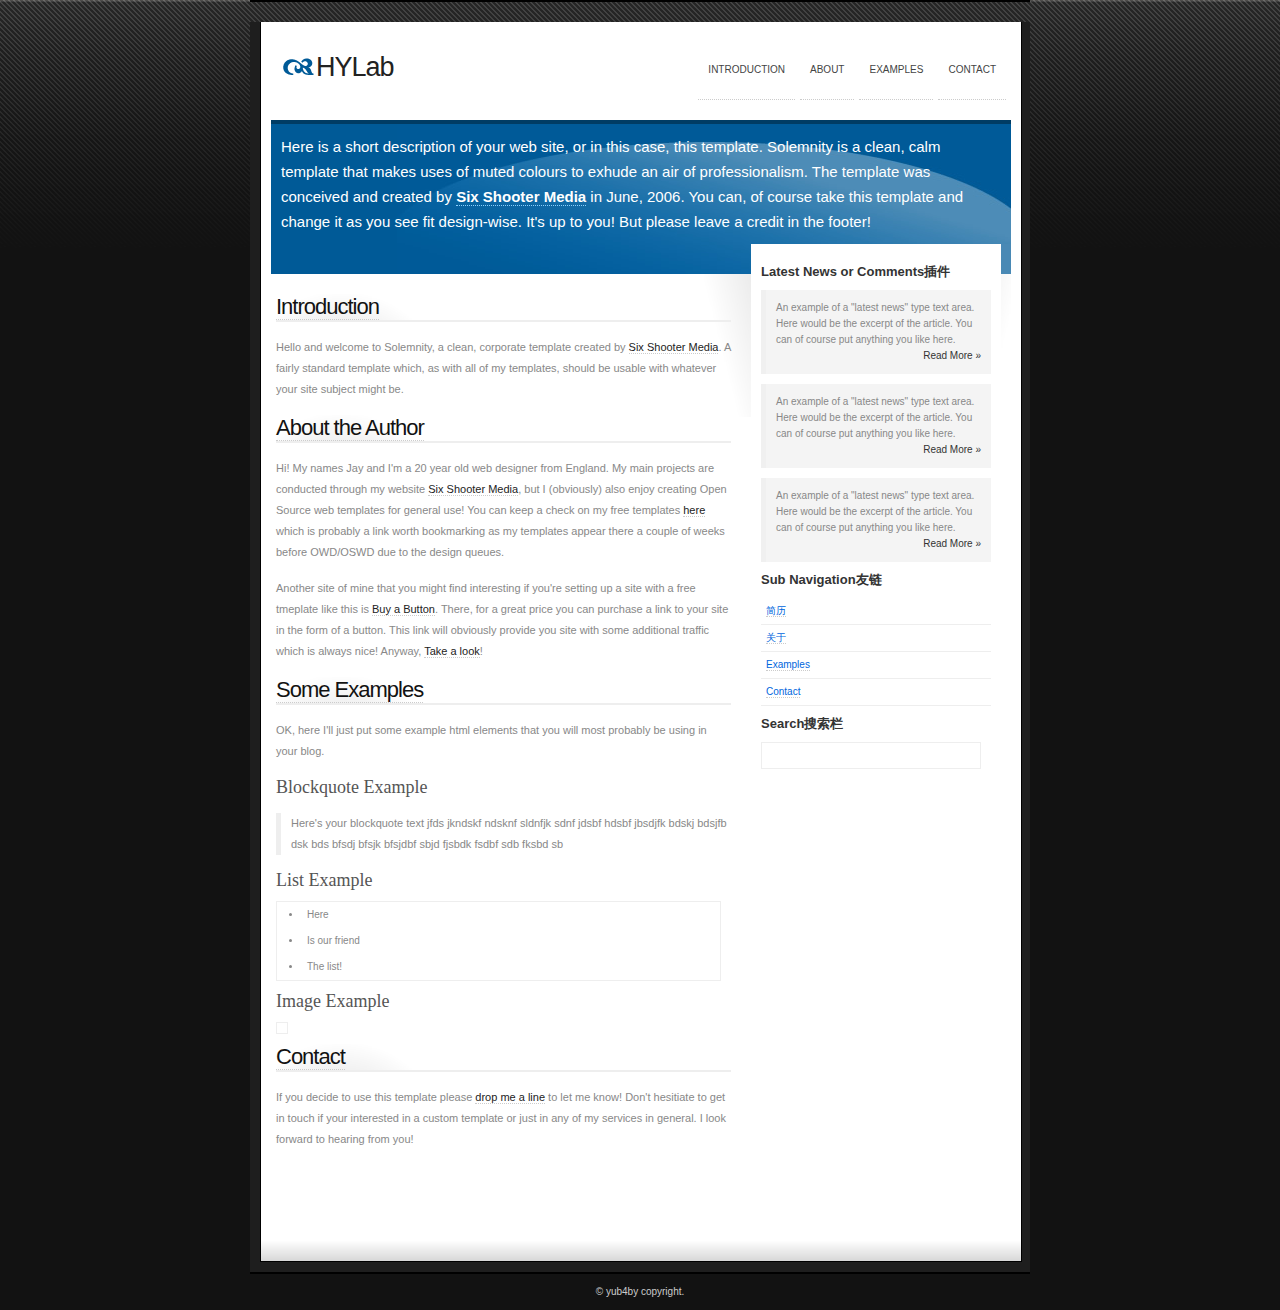
==== index.html @ 62b4f7b5 "Update index.html" ====
<html>
	
	
	
	
		<head>
				<title>HYLab</title>
				<meta http-equiv="content-type" content="text/html; charset=utf-8" />
				<link rel="stylesheet" href="css/1.css" type="text/css" media="screen,projection" />
		</head>
	 
	 
	 
	 
		<body>	
				<div id="footer"></div>
				<div id="wrapper1">
						<div id="wrapper2">
								
								<!--1、logo+菜单-->
								<div id="header">
										<h1><a href="#">HYLab</a></h1>
										<!--<p><script charset="Shift_JIS" src="http://chabudai.sakura.ne.jp/blogparts/honehoneclock/honehone_clock_tr.js"></script></p>-->
										<ul id="nav">
												<li><a href="#intro">Introduction</a></li>
												<li><a href="#about">About</a></li>
												<li><a href="#examples">Examples</a></li>
												<li><a href="#contact">Contact</a></li>
										</ul>
								</div>
								
								<!--2、主体-->
								<div id="container">
								
								
										<!--2.1 蓝色背景部分-->
										<p class="description">
												Here is a short description of your web site, or in this case, this template. Solemnity is a clean, calm template that makes uses of muted colours to exhude an air of professionalism. The template was conceived and created by <a href="http://www.sixshootermedia.com">Six Shooter Media</a> in June, 2006. You can, of course take this template and change it as you see fit design-wise. It's up to you! But please leave a credit in the footer!
										</p>
										
										
										<!--2.2 右侧竖栏部分-->
										<div id="sidebar">
										
												<h2>Latest News or Comments插件</h2>
														<p class="news">
															An example of a "latest news" type text area. Here would be the excerpt of the article. You can of course put anything you like here.
															<a href="#" class="more">Read More »</a>
														</p>
														<p class="news">
															An example of a "latest news" type text area. Here would be the excerpt of the article. You can of course put anything you like here.
															<a href="#" class="more">Read More »</a>
														</p>
														<p class="news">
															An example of a "latest news" type text area. Here would be the excerpt of the article. You can of course put anything you like here.
															<a href="#" class="more">Read More »</a>
														</p>
												
												<h2>Sub Navigation友链</h2>
														<ul>
																<li><a href="test.pdf" target="_blank">简历<a></li>
																<li><a href="images">关于</a></li>
																<li><a href="#examples">Examples</a></li>
																<li><a href="#contact">Contact</a></li>
														</ul>
												
												<h2>Search搜索栏</h2>
														<input name="" type="text" />
										
										</div>
										
										
										<!--2.3 左侧内容部分-->
										<div id="content">
											
												<!--content#1-->
												<h2><a href="#" id="intro">Introduction</a></h2>
														<p>
																Hello and welcome to Solemnity, a clean, corporate template created by <a href="http://www,sixshootermedia.com">Six Shooter Media</a>. A fairly standard template which, as with all of my templates, should be usable with whatever your site subject might be.
														</p>
												
												<!--content#2-->
												<h2><a href="#" id="about">About the Author</a></h2>
														<p>
																Hi! My names Jay and I'm a 20 year old web designer from England. My main projects are conducted through my website <a href="http://www.sixshootermedia.com">Six Shooter Media</a>, but I (obviously) also enjoy creating Open Source web templates for general use! You can keep a check on my free templates <a href="http://www.sixshootermedia.com/free-templates/">here</a> which is probably a link worth bookmarking as my templates appear there a couple of weeks before OWD/OSWD due to the design queues.	
														</p>	
														<p>
																Another site of mine that you might find interesting if you're setting up a site with a free tmeplate like this is <a href="http://www.buyabutton.net">Buy a Button</a>. There, for a great price you can purchase a link to your site in the form of a button. This link will obviously provide you site with some additional traffic which is always nice! Anyway, <a href="http://www.buyabutton.net">Take a look</a>!
														</p>
								
												<!--content#3-->
												<h2><a href="#" id="examples">Some Examples</a></h2>
														<p>
															OK, here I'll just put some example html elements that you will most probably be using in your blog.
														</p>
														<h3>Blockquote Example</h3>	
																<blockquote>		
																		<p>
																							
																				Here's your blockquote text jfds jkndskf ndsknf sldnfjk sdnf jdsbf hdsbf jbsdjfk bdskj bdsjfb dsk bds bfsdj bfsjk bfsjdbf sbjd fjsbdk fsdbf sdb fksbd sb
																							
																		</p>		
																</blockquote>
														<h3>List Example</h3>	
																<ul>
																		<li>Here</li>
																		<li>Is our friend</li>
																		<li>The list!</li>		
																</ul>
														<h3>Image Example</h3>
																<img src="http://www.sixshootermedia.com/ssm2/wp-content/themes/Six%20Shooter%20Media/images/logo.jpg" alt="" />	
												
												<!--content#4-->
												<h2><a href="#" id="contact">Contact</a></h2>
														<p>
															If you decide to use this template please <a href="mailto:james%28at%29jameskoster.co.uk">drop me a line</a> to let me know! Don't hesitiate to get in touch if your interested in a custom template or just in any of my services in general. I look forward to hearing from you!
														</p>
														<iframe frameborder="no" border="0" marginwidth="0" marginheight="0" width=330 height=86 src="//music.163.com/outchain/player?type=2&id=1433338551&auto=1&height=66"></iframe>
										
										</div>
								
							
						  	</div><!--container-->
						
						</div><!--wrapper2-->
				</div><!--wrapper1-->
				<div id="footer">		
					<p>© yub4by copyright.</p>		
				</div>
		</body>




</html>
---- css/1.css ----
body {
	font: 62.5%/1.6em "Lucida Grande", "Lucida Sans Unicode", verdana, geneva, sans-serif;
	color:#888;
	margin:0;
	background:url(../images/pages/body.jpg) top repeat-x #121212;
	background-attachment:fixed;
}

* {
	margin:0;
	padding:0;
}

#wrapper1 {
	background:#1e1e1e;
	padding:0 10px 10px 10px;
	width:760px;
	margin:0 auto;
}

#wrapper2 {
	width:740px;
	background:url(../images/pages/wrapper2.jpg) bottom repeat-x #fff;
	border-left:1px solid #000;
	border-right:1px solid #000;
	border-bottom:1px solid #000;
	padding:0 10px 10px 10px;
}

#nav {
	float:right;
	border:none;
	padding:0;
	margin:0;
}

#nav li {
	float:left;
	list-style:none;
	margin:0 4px 0 0;
	padding:0;
}

#nav li a {
	display:block;
	padding:40px 10px 21px 10px;
	background:#fff;
	color:#444;
	text-decoration:none;
	text-transform:uppercase;
	margin:0 1px 0 0;
	
	
}
#nav li a:hover {
	background:url(../images/pages/nav_a_hover.jpg) top center no-repeat #fff;
	
	color:#000;
	
}

#header h1 {
	font:2.7em Arial;
	letter-spacing:-1px;
	color:#222;
	float:left;
	padding:30px 20px 14px 45px;

	background:url(../images/pages/h1.gif) left bottom no-repeat;
}
#header h1 a {
	color:#222;
	text-decoration:none;
	border:none;
}
#header h1 a:hover {
	color:#000;
}
#header h1 span {
	font-size:.8em;
	color:#ccc;
	text-transform:uppercase;
}

#container {
	clear:both;
	padding:20px 0 0 0;
}

p.description {
	background:url(../images/pages/description.jpg) right bottom no-repeat #005A97;
	padding:10px 10px 40px 10px;
	color:#fff;
	font-size:1.5em;
	line-height:25px;
	border-top:4px solid #003C64;
}
p.description a {
	color:#fff;
	text-decoration:none;
	font-weight:bold;
	border-bottom:1px dotted #8CD1FF;
}
p.description a:hover {
	border-bottom:1px solid #8CD1FF;
}

#sidebar {	
	width:230px;
	float:right;
	background:url(../images/pages/sidebar.jpg) top right no-repeat #fff;
	padding:10px 20px 10px 10px;
	margin:-30px 0 0 0;
}

#content {
	margin:0 260px 0 5px;
	padding:10px 20px 0 0;
	background:url(../images/pages/content.jpg) top right no-repeat;
}

#content h2 {
	font:2.2em Arial;
	color:#121212;
	letter-spacing:-1px;
	margin:10px 0;
	border-bottom:2px solid #eee;
	background:url(../images/pages/h2.jpg) bottom left no-repeat;
	clear:left;
}
#content h2 a {
	color:#121212;
	text-decoration:none;
}
#content p {
	margin:15px 0;
	font-size:110%;
	line-height:21px;
}
ol.subnav {
	margin:-10px 0 0 -5px;
	padding:0;
}
ol.subnav li {
	float:left;
	list-style:none;
	margin:0;
	padding:0;
}
ol.subnav a {
	font-weight:bold;
	color:#555;
	border-top:2px solid #fff;
	display:block;
	padding:5px;
	text-decoration:none;
	margin:0 5px 0 0;
	border-bottom:none;
}
ol.subnav a:hover {
	border-top:2px solid #005A97;
	color:#121212;
	border-bottom:none;
}

#sidebar h2 {
	color:#333;
	margin:10px 0;
	font-size:1.3em;
}

p.news {
	background:#f4f4f4;
	padding:10px;
	margin:0 0 10px 0;
	border-left:5px solid #f0f0f0;
}

p.news a.more {
	display:block;
	color:#333;
	text-decoration:none;
	text-align:right;
	border:none;
}

#sidebar ul {
	list-style:none;
	border-top:1px solid #eee;
	border:none;
	padding:0;
	margin:0;
}
#sidebar ul li {
	border-bottom:1px solid #eee;
	padding:5px;
	margin:0;
}
#sidebar ul li a {
	color:#0066dd;
	text-decoration:none;
}
#sidebar ul li a:hover {
	color:#0033aa;
}

input {
	padding:5px;
	border:1px solid #eee;
	color:#555;
	width:220px;
}

#content h3 {
	font:1.8em Trebuchet MS;
	color:#555;
	margin:10px 0;
}
blockquote {
	padding:0 0 0 10px;
	border-left:5px solid #eee;
}

ul {	
	margin:10px 10px 10px 0;
	padding:0 0 0 15px;
	border:1px solid #eee;
}
li {
	margin:0 0 0 10px;
	padding:5px;
}
#content img {
	padding:5px;
	border:1px solid #eee;
}
 a {
	color:#222;
	border-bottom:1px dotted #ccc;
	text-decoration:none;
}
 a:hover {
	border-bottom:1px solid #ccc;
}
#footer {
	text-align:center;
	border-top:2px solid #000;
	padding:10px;
	margin:30px 0 0 0;
	color:#ccc;
	width:760px;
	margin:0 auto;
}
#footer a {
	color:#eee;
}
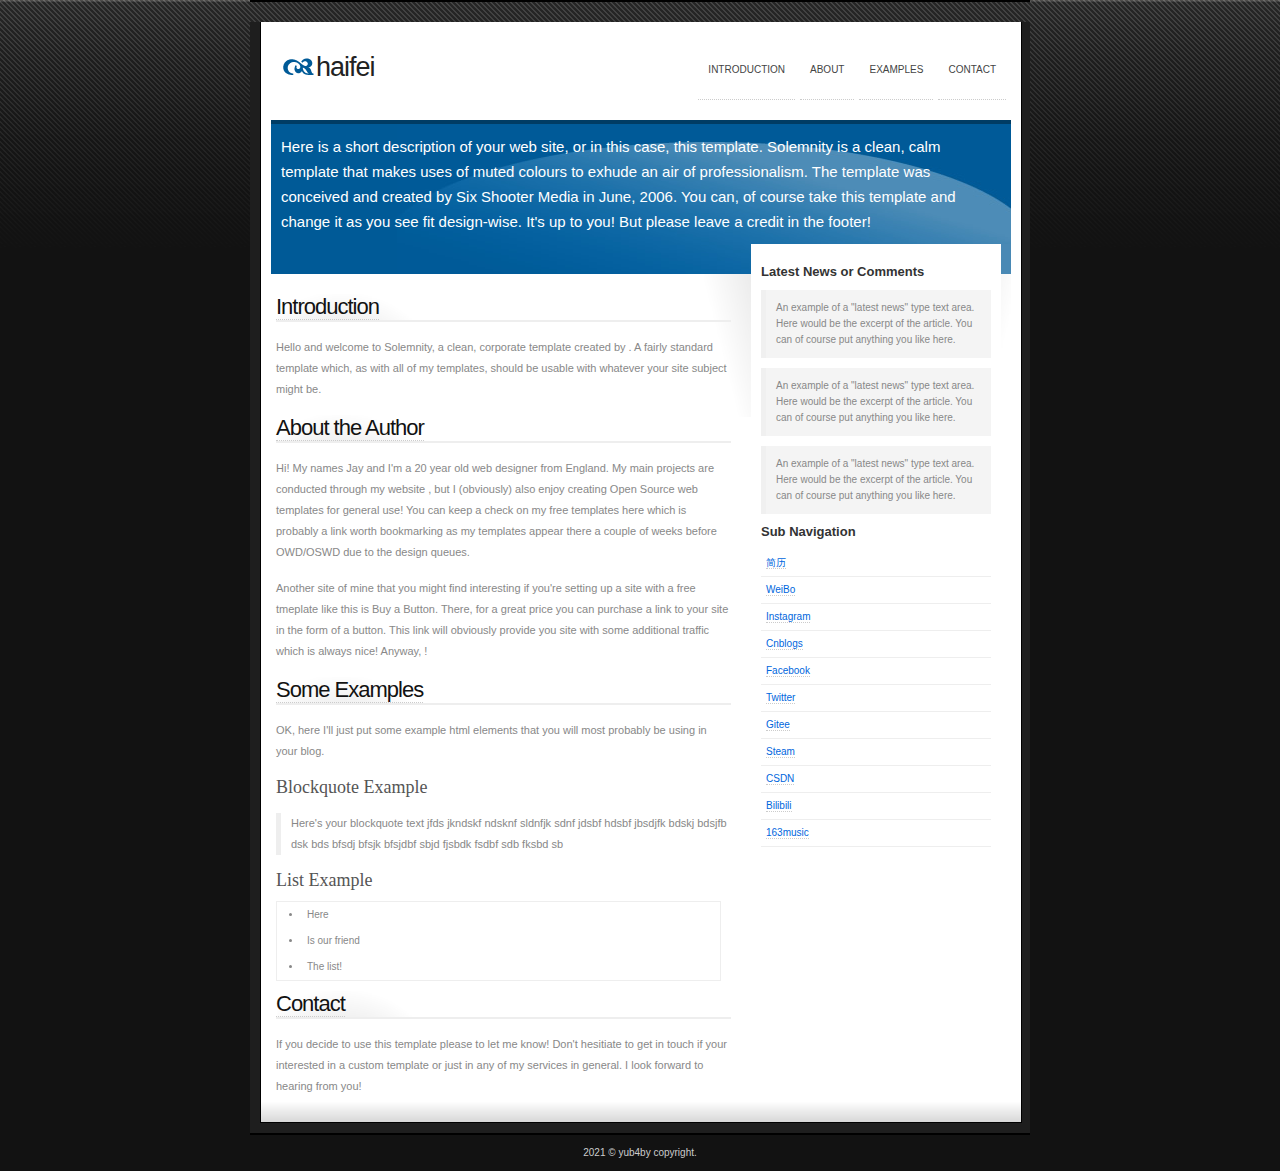
==== commit 4aaddeb7: "Add files via upload" ====
--- a/index.html
+++ b/index.html
@@ -1,135 +1,132 @@
-<html>
-	
-	
-	
-	
-		<head>
-				<title>HYLab</title>
-				<meta http-equiv="content-type" content="text/html; charset=utf-8" />
-				<link rel="stylesheet" href="css/1.css" type="text/css" media="screen,projection" />
-		</head>
-	 
-	 
-	 
-	 
-		<body>	
-				<div id="footer"></div>
-				<div id="wrapper1">
-						<div id="wrapper2">
-								
-								<!--1、logo+菜单-->
-								<div id="header">
-										<h1><a href="#">HYLab</a></h1>
-										<!--<p><script charset="Shift_JIS" src="http://chabudai.sakura.ne.jp/blogparts/honehoneclock/honehone_clock_tr.js"></script></p>-->
-										<ul id="nav">
-												<li><a href="#intro">Introduction</a></li>
-												<li><a href="#about">About</a></li>
-												<li><a href="#examples">Examples</a></li>
-												<li><a href="#contact">Contact</a></li>
-										</ul>
-								</div>
-								
-								<!--2、主体-->
-								<div id="container">
-								
-								
-										<!--2.1 蓝色背景部分-->
-										<p class="description">
-												Here is a short description of your web site, or in this case, this template. Solemnity is a clean, calm template that makes uses of muted colours to exhude an air of professionalism. The template was conceived and created by <a href="http://www.sixshootermedia.com">Six Shooter Media</a> in June, 2006. You can, of course take this template and change it as you see fit design-wise. It's up to you! But please leave a credit in the footer!
-										</p>
-										
-										
-										<!--2.2 右侧竖栏部分-->
-										<div id="sidebar">
-										
-												<h2>Latest News or Comments插件</h2>
-														<p class="news">
-															An example of a "latest news" type text area. Here would be the excerpt of the article. You can of course put anything you like here.
-															<a href="#" class="more">Read More »</a>
-														</p>
-														<p class="news">
-															An example of a "latest news" type text area. Here would be the excerpt of the article. You can of course put anything you like here.
-															<a href="#" class="more">Read More »</a>
-														</p>
-														<p class="news">
-															An example of a "latest news" type text area. Here would be the excerpt of the article. You can of course put anything you like here.
-															<a href="#" class="more">Read More »</a>
-														</p>
-												
-												<h2>Sub Navigation友链</h2>
-														<ul>
-																<li><a href="test.pdf" target="_blank">简历<a></li>
-																<li><a href="images">关于</a></li>
-																<li><a href="#examples">Examples</a></li>
-																<li><a href="#contact">Contact</a></li>
-														</ul>
-												
-												<h2>Search搜索栏</h2>
-														<input name="" type="text" />
-										
-										</div>
-										
-										
-										<!--2.3 左侧内容部分-->
-										<div id="content">
-											
-												<!--content#1-->
-												<h2><a href="#" id="intro">Introduction</a></h2>
-														<p>
-																Hello and welcome to Solemnity, a clean, corporate template created by <a href="http://www,sixshootermedia.com">Six Shooter Media</a>. A fairly standard template which, as with all of my templates, should be usable with whatever your site subject might be.
-														</p>
-												
-												<!--content#2-->
-												<h2><a href="#" id="about">About the Author</a></h2>
-														<p>
-																Hi! My names Jay and I'm a 20 year old web designer from England. My main projects are conducted through my website <a href="http://www.sixshootermedia.com">Six Shooter Media</a>, but I (obviously) also enjoy creating Open Source web templates for general use! You can keep a check on my free templates <a href="http://www.sixshootermedia.com/free-templates/">here</a> which is probably a link worth bookmarking as my templates appear there a couple of weeks before OWD/OSWD due to the design queues.	
-														</p>	
-														<p>
-																Another site of mine that you might find interesting if you're setting up a site with a free tmeplate like this is <a href="http://www.buyabutton.net">Buy a Button</a>. There, for a great price you can purchase a link to your site in the form of a button. This link will obviously provide you site with some additional traffic which is always nice! Anyway, <a href="http://www.buyabutton.net">Take a look</a>!
-														</p>
-								
-												<!--content#3-->
-												<h2><a href="#" id="examples">Some Examples</a></h2>
-														<p>
-															OK, here I'll just put some example html elements that you will most probably be using in your blog.
-														</p>
-														<h3>Blockquote Example</h3>	
-																<blockquote>		
-																		<p>
-																							
-																				Here's your blockquote text jfds jkndskf ndsknf sldnfjk sdnf jdsbf hdsbf jbsdjfk bdskj bdsjfb dsk bds bfsdj bfsjk bfsjdbf sbjd fjsbdk fsdbf sdb fksbd sb
-																							
-																		</p>		
-																</blockquote>
-														<h3>List Example</h3>	
-																<ul>
-																		<li>Here</li>
-																		<li>Is our friend</li>
-																		<li>The list!</li>		
-																</ul>
-														<h3>Image Example</h3>
-																<img src="http://www.sixshootermedia.com/ssm2/wp-content/themes/Six%20Shooter%20Media/images/logo.jpg" alt="" />	
-												
-												<!--content#4-->
-												<h2><a href="#" id="contact">Contact</a></h2>
-														<p>
-															If you decide to use this template please <a href="mailto:james%28at%29jameskoster.co.uk">drop me a line</a> to let me know! Don't hesitiate to get in touch if your interested in a custom template or just in any of my services in general. I look forward to hearing from you!
-														</p>
-														<iframe frameborder="no" border="0" marginwidth="0" marginheight="0" width=330 height=86 src="//music.163.com/outchain/player?type=2&id=1433338551&auto=1&height=66"></iframe>
-										
-										</div>
-								
-							
-						  	</div><!--container-->
-						
-						</div><!--wrapper2-->
-				</div><!--wrapper1-->
-				<div id="footer">		
-					<p>© yub4by copyright.</p>		
-				</div>
-		</body>
-
-
-
-
-</html>
+<html>
+	
+	
+	
+	
+		<head>
+				<title>haifei</title>
+				<meta http-equiv="content-type" content="text/html; charset=utf-8" />
+				<link rel="stylesheet" href="css/1.css" type="text/css" media="screen,projection" />
+		</head>
+	 
+	 
+	 
+	 
+		<body>	
+				<div id="footer"></div>
+				<div id="wrapper1">
+						<div id="wrapper2">
+								
+								<!--1、logo+菜单-->
+								<div id="header">
+										<h1><a href="#">haifei</a></h1>
+										<ul id="nav">
+												<li><a href="#intro">Introduction</a></li>
+												<li><a href="#about">About</a></li>
+												<li><a href="#examples">Examples</a></li>
+												<li><a href="#contact">Contact</a></li>
+										</ul>
+								</div>
+								
+								<!--2、主体-->
+								<div id="container">
+								
+								
+										<!--2.1 蓝色背景部分-->
+										<p class="description">
+												Here is a short description of your web site, or in this case, this template. Solemnity is a clean, calm template that makes uses of muted colours to exhude an air of professionalism. The template was conceived and created by Six Shooter Media in June, 2006. You can, of course take this template and change it as you see fit design-wise. It's up to you! But please leave a credit in the footer!
+										</p>
+										
+										
+										<!--2.2 右侧竖栏部分-->
+										<div id="sidebar">
+										
+												<h2>Latest News or Comments</h2>
+														<p class="news">
+															An example of a "latest news" type text area. Here would be the excerpt of the article. You can of course put anything you like here.
+														</p>
+														<p class="news">
+															An example of a "latest news" type text area. Here would be the excerpt of the article. You can of course put anything you like here.
+														</p>
+														<p class="news">
+															An example of a "latest news" type text area. Here would be the excerpt of the article. You can of course put anything you like here.
+														</p>
+												
+												<h2>Sub Navigation</h2>
+														<ul>
+																<li><a href="test.pdf" target="_blank">简历<a></li>
+																<li><a href="https://weibo.com/yub4by">WeiBo</a></li>
+																<li><a href="https://www.instagram.com/yub4by">Instagram</a></li>
+																<li><a href="https://www.cnblogs.com/yppah/">Cnblogs</a></li>
+																<li><a href="https://www.facebook.com/yub4by">Facebook</a></li>
+																<li><a href="https://twitter.com/yub4by">Twitter</a></li>
+																<li><a href="https://gitee.com/yub4by">Gitee</a></li>
+																<li><a href="https://steamcommunity.com/id/yubaby0918">Steam</a></li>
+																<li><a href="https://blog.csdn.net/HAIFEI666">CSDN</a></li>
+																<li><a href="https://space.bilibili.com/180493988">Bilibili</a></li>
+																<li><a href="https://music.163.com/#/user/home?id=291143680">163music</a></li>
+														</ul>
+										
+										</div>
+										
+										
+										<!--2.3 左侧内容部分-->
+										<div id="content">
+											
+												<!--content#1-->
+												<h2><a href="#" id="intro">Introduction</a></h2>
+														<p>
+																Hello and welcome to Solemnity, a clean, corporate template created by . A fairly standard template which, as with all of my templates, should be usable with whatever your site subject might be.
+														</p>
+												
+												<!--content#2-->
+												<h2><a href="#" id="about">About the Author</a></h2>
+														<p>
+																Hi! My names Jay and I'm a 20 year old web designer from England. My main projects are conducted through my website , but I (obviously) also enjoy creating Open Source web templates for general use! You can keep a check on my free templates here which is probably a link worth bookmarking as my templates appear there a couple of weeks before OWD/OSWD due to the design queues.	
+														</p>	
+														<p>
+																Another site of mine that you might find interesting if you're setting up a site with a free tmeplate like this is Buy a Button. There, for a great price you can purchase a link to your site in the form of a button. This link will obviously provide you site with some additional traffic which is always nice! Anyway, !
+														</p>
+								
+												<!--content#3-->
+												<h2><a href="#" id="examples">Some Examples</a></h2>
+														<p>
+															OK, here I'll just put some example html elements that you will most probably be using in your blog.
+														</p>
+														<h3>Blockquote Example</h3>	
+																<blockquote>		
+																		<p>
+																							
+																				Here's your blockquote text jfds jkndskf ndsknf sldnfjk sdnf jdsbf hdsbf jbsdjfk bdskj bdsjfb dsk bds bfsdj bfsjk bfsjdbf sbjd fjsbdk fsdbf sdb fksbd sb
+																							
+																		</p>		
+																</blockquote>
+														<h3>List Example</h3>	
+																<ul>
+																		<li>Here</li>
+																		<li>Is our friend</li>
+																		<li>The list!</li>		
+																</ul>	
+												
+												<!--content#4-->
+												<h2><a href="#" id="contact">Contact</a></h2>
+														<p>
+															If you decide to use this template please to let me know! Don't hesitiate to get in touch if your interested in a custom template or just in any of my services in general. I look forward to hearing from you!
+														</p>
+										
+										</div>
+								
+							
+						  	</div><!--container-->
+						
+						</div><!--wrapper2-->
+				</div><!--wrapper1-->
+				<div id="footer">		
+					<p>2021 © yub4by copyright.</p>		
+				</div>
+		</body>
+
+
+
+
+</html>
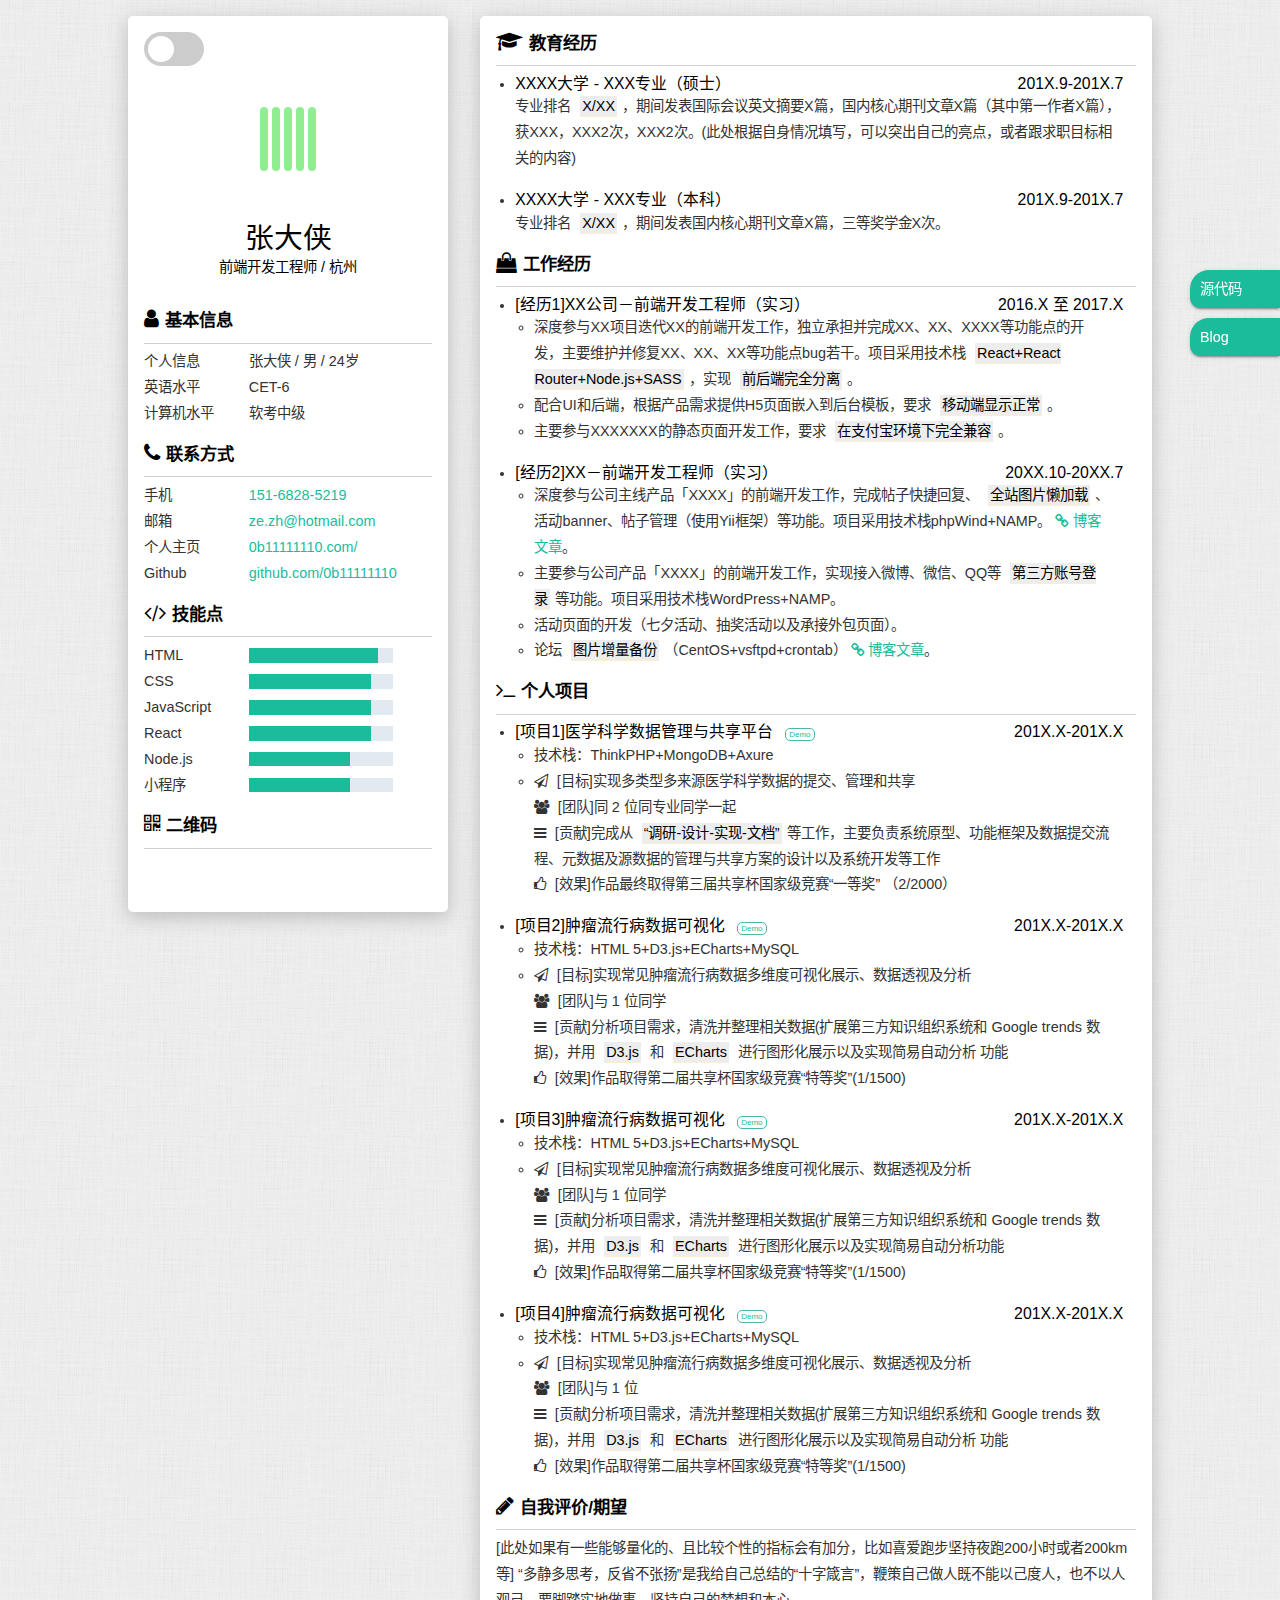
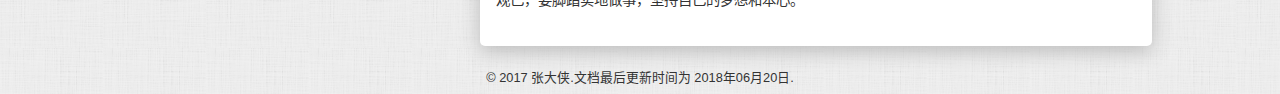
==== commit 05790744: "commit" ====
--- a/index.html
+++ b/index.html
@@ -1,132 +1,408 @@
-<html>
-	
-	
-	
-	
-		<head>
-				<title>haifei</title>
-				<meta http-equiv="content-type" content="text/html; charset=utf-8" />
-				<link rel="stylesheet" href="css/1.css" type="text/css" media="screen,projection" />
-		</head>
-	 
-	 
-	 
-	 
-		<body>	
-				<div id="footer"></div>
-				<div id="wrapper1">
-						<div id="wrapper2">
-								
-								<!--1、logo+菜单-->
-								<div id="header">
-										<h1><a href="#">haifei</a></h1>
-										<ul id="nav">
-												<li><a href="#intro">Introduction</a></li>
-												<li><a href="#about">About</a></li>
-												<li><a href="#examples">Examples</a></li>
-												<li><a href="#contact">Contact</a></li>
-										</ul>
-								</div>
-								
-								<!--2、主体-->
-								<div id="container">
-								
-								
-										<!--2.1 蓝色背景部分-->
-										<p class="description">
-												Here is a short description of your web site, or in this case, this template. Solemnity is a clean, calm template that makes uses of muted colours to exhude an air of professionalism. The template was conceived and created by Six Shooter Media in June, 2006. You can, of course take this template and change it as you see fit design-wise. It's up to you! But please leave a credit in the footer!
-										</p>
-										
-										
-										<!--2.2 右侧竖栏部分-->
-										<div id="sidebar">
-										
-												<h2>Latest News or Comments</h2>
-														<p class="news">
-															An example of a "latest news" type text area. Here would be the excerpt of the article. You can of course put anything you like here.
-														</p>
-														<p class="news">
-															An example of a "latest news" type text area. Here would be the excerpt of the article. You can of course put anything you like here.
-														</p>
-														<p class="news">
-															An example of a "latest news" type text area. Here would be the excerpt of the article. You can of course put anything you like here.
-														</p>
-												
-												<h2>Sub Navigation</h2>
-														<ul>
-																<li><a href="test.pdf" target="_blank">简历<a></li>
-																<li><a href="https://weibo.com/yub4by">WeiBo</a></li>
-																<li><a href="https://www.instagram.com/yub4by">Instagram</a></li>
-																<li><a href="https://www.cnblogs.com/yppah/">Cnblogs</a></li>
-																<li><a href="https://www.facebook.com/yub4by">Facebook</a></li>
-																<li><a href="https://twitter.com/yub4by">Twitter</a></li>
-																<li><a href="https://gitee.com/yub4by">Gitee</a></li>
-																<li><a href="https://steamcommunity.com/id/yubaby0918">Steam</a></li>
-																<li><a href="https://blog.csdn.net/HAIFEI666">CSDN</a></li>
-																<li><a href="https://space.bilibili.com/180493988">Bilibili</a></li>
-																<li><a href="https://music.163.com/#/user/home?id=291143680">163music</a></li>
-														</ul>
-										
-										</div>
-										
-										
-										<!--2.3 左侧内容部分-->
-										<div id="content">
-											
-												<!--content#1-->
-												<h2><a href="#" id="intro">Introduction</a></h2>
-														<p>
-																Hello and welcome to Solemnity, a clean, corporate template created by . A fairly standard template which, as with all of my templates, should be usable with whatever your site subject might be.
-														</p>
-												
-												<!--content#2-->
-												<h2><a href="#" id="about">About the Author</a></h2>
-														<p>
-																Hi! My names Jay and I'm a 20 year old web designer from England. My main projects are conducted through my website , but I (obviously) also enjoy creating Open Source web templates for general use! You can keep a check on my free templates here which is probably a link worth bookmarking as my templates appear there a couple of weeks before OWD/OSWD due to the design queues.	
-														</p>	
-														<p>
-																Another site of mine that you might find interesting if you're setting up a site with a free tmeplate like this is Buy a Button. There, for a great price you can purchase a link to your site in the form of a button. This link will obviously provide you site with some additional traffic which is always nice! Anyway, !
-														</p>
-								
-												<!--content#3-->
-												<h2><a href="#" id="examples">Some Examples</a></h2>
-														<p>
-															OK, here I'll just put some example html elements that you will most probably be using in your blog.
-														</p>
-														<h3>Blockquote Example</h3>	
-																<blockquote>		
-																		<p>
-																							
-																				Here's your blockquote text jfds jkndskf ndsknf sldnfjk sdnf jdsbf hdsbf jbsdjfk bdskj bdsjfb dsk bds bfsdj bfsjk bfsjdbf sbjd fjsbdk fsdbf sdb fksbd sb
-																							
-																		</p>		
-																</blockquote>
-														<h3>List Example</h3>	
-																<ul>
-																		<li>Here</li>
-																		<li>Is our friend</li>
-																		<li>The list!</li>		
-																</ul>	
-												
-												<!--content#4-->
-												<h2><a href="#" id="contact">Contact</a></h2>
-														<p>
-															If you decide to use this template please to let me know! Don't hesitiate to get in touch if your interested in a custom template or just in any of my services in general. I look forward to hearing from you!
-														</p>
-										
-										</div>
-								
-							
-						  	</div><!--container-->
-						
-						</div><!--wrapper2-->
-				</div><!--wrapper1-->
-				<div id="footer">		
-					<p>2021 © yub4by copyright.</p>		
-				</div>
-		</body>
-
-
-
-
-</html>
+<!DOCTYPE html>
+<html lang="zh-cn">
+
+<head>
+    <meta charset="utf-8">
+    <meta http-equiv="X-UA-Compatible" content="IE=edge,chrome=1">
+    <meta name="viewport" content="width=device-width, initial-scale=1.0, maximum-scale=1.0, minimum-scale=1.0, user-scalable=no"
+    />
+    <meta name="apple-mobile-web-app-status-bar-style" content="black" />
+    <meta name="format-detection" content="email=no" />
+    <meta name="apple-mobile-web-app-capable" content="yes" />
+    <meta name="format-detection" content="telephone=no" />
+    <meta name="renderer" content="webkit">
+    <meta name="apple-mobile-web-app-status-bar-style" content="black">
+    <meta name="apple-mobile-web-app-title" content="Amaze UI" />
+    <meta http-equiv="Cache-Control" content="no-cache, no-store, must-revalidate" />
+    <meta http-equiv="Pragma" content="no-cache" />
+    <meta http-equiv="Expires" content="0" />
+    <title>[简历]张大侠-前端开发工程师/杭州</title>
+    <link rel="shortcut icon" href="assets/images/favicon.ico" type="image/x-icon">
+    <link rel="stylesheet" href="assets/css/typo.css">
+    <link rel="stylesheet" href="assets/css/font-awesome.min.css">
+    <link rel="stylesheet" href="assets/css/index.css">
+    <script>
+        function loading() {
+            document.getElementsByClassName('avatar')[0].style.display = 'block';
+            document.getElementsByClassName('loading')[0].style.display = 'none';
+        }
+    </script>
+</head>
+
+<body>
+
+    <header class="header"></header>
+
+    <article class="container">
+        <section class="side" id="side">
+
+            <!-- 左栏固定开关，记得及时删除这段代码 Start-->
+            <label class="switch" style="display: none;" onchange="switchFixed()">
+                <script type="text/javaScript">
+                    function switchFixed(){
+                        var value = document.getElementById('side').style.position === 'fixed' ? 'absolute' : 'fixed';
+                        document.getElementById('side').style.position = value;
+                    }
+                </script>
+                <input id="cb" type="checkbox">
+                <span class="slider round"></span>
+            </label>
+            <style>
+                @media (min-width: 	750px){
+                    .switch{position:relative;display:inline-block!important;width:60px;height:34px;}
+                    .switch input{display:none;}
+                    .slider{position:absolute;cursor:pointer;top:0;left:0;right:0;bottom:0;background-color:#ccc;-webkit-transition:.4s;transition:.4s;}
+                    .slider:before{position:absolute;content:"";height:26px;width:26px;left:4px;bottom:4px;background-color:white;-webkit-transition:.4s;transition:.4s;}
+                    input:checked + .slider{background-color:#1abc9c;}
+                    input:focus + .slider{box-shadow:0 0 1px #1abc9c;}
+                    input:checked + .slider:before{-webkit-transform:translateX(26px);-ms-transform:translateX(26px);transform:translateX(26px);}.slider.round{border-radius:34px;}
+                    .slider.round:before{border-radius:50%;}
+                }
+            </style>
+            <!-- 左侧固定开关，记得及时删除这段代码 End-->
+
+            <!-- 个人肖像 -->
+            <section class="me">
+                <section class="portrait">
+                    <div class="loading">
+                        <span></span>
+                        <span></span>
+                        <span></span>
+                        <span></span>
+                        <span></span>
+                    </div>
+                    <!-- 头像照片 -->
+                    <img class="avatar" src="assets/images/avatar.jpg" onload="loading()">
+                </section>
+
+                <h1 class="name">张大侠</h1>
+                <h4 class="info-job">前端开发工程师 / 杭州</h4>
+
+            </section>
+
+            <!-- 基本信息 -->
+            <section class="profile info-unit">
+                <h2>
+                    <i class="fa fa-user" aria-hidden="true"></i>基本信息</h2>
+                <hr/>
+                <ul>
+                    <li>
+                        <label>个人信息</label>
+                        <span>张大侠 / 男 / 24岁</span>
+                    </li>
+                    <li>
+                        <label>英语水平</label>
+                        <span>CET-6</span>
+                    </li>
+                    <li>
+                        <label>计算机水平</label>
+                        <span>软考中级</span>
+                    </li>
+                </ul>
+            </section>
+
+            <!-- 联系方式 -->
+            <section class="contact info-unit">
+                <h2>
+                    <i class="fa fa-phone" aria-hidden="true"></i>联系方式</h2>
+                <hr/>
+                <ul>
+                    <li>
+                        <label>手机</label>
+                        <a href="tel:15168285219" target="_blank">151-6828-5219</a>
+                    </li>
+                    <li>
+                        <label>邮箱</label>
+                        <a href="mailto:ze.zh@hotmail.com" target="_blank">ze.zh@hotmail.com</a>
+                    </li>
+                    <li>
+                        <label>个人主页</label>
+                        <a href="http://0b11111110.com/" target="_blank">0b11111110.com/</a>
+                    </li>
+                    <li>
+                        <label>Github</label>
+                        <a href="https://github.com/0b11111110" target="_blank">github.com/0b11111110</a>
+                    </li>
+                </ul>
+            </section>
+
+            <!-- 技能点 -->
+            <section class="skill info-unit">
+                <h2>
+                    <i class="fa fa-code" aria-hidden="true"></i>技能点</h2>
+                <hr/>
+                <ul>
+                    <li>
+                        <label>HTML</label>
+                        <progress value="90" max="100"></progress>
+                    </li>
+                    <li>
+                        <label>CSS</label>
+                        <progress value="85" max="100"></progress>
+                    </li>
+                    <li>
+                        <label>JavaScript</label>
+                        <progress value="85" max="100"></progress>
+                    </li>
+                    <li>
+                        <label>React</label>
+                        <progress value="85" max="100"></progress>
+                    </li>
+                    <li>
+                        <label>Node.js</label>
+                        <progress value="70" max="100"></progress>
+                    </li>
+                    <li>
+                        <label>小程序</label>
+                        <progress value="70" max="100"></progress>
+                    </li>
+                </ul>
+            </section>
+
+            <section class="qrcode info-unit">
+                <h2><i class="fa fa-qrcode" aria-hidden="true"></i>二维码</h2>
+                <hr/>
+                <img src="https://github.com/if2er/FeZaoDuKe-Collection/blob/master/ifeees.jpg?raw=true" style="width: 100%;" alt="">
+            </section>
+
+            <!-- 技术栈 -->
+            <!-- <div class="stack info-unit">
+                    <h2><i class="fa fa-code" aria-hidden="true"></i>其他</h2>
+                    <hr/>
+                    <ul>
+                        <li>
+                            <label>前端</label>
+                            <span>React、jQuery、微信小程序、Bootstrap、SASS、LESS</span>
+                        </li>
+                        <li>
+                            <label>后端</label>
+                            <span>Node.js、MySQL、MongoDB、WordPress、ThinkPHP</span>
+                        </li>
+                        <li>
+                            <label>其他</label>
+                            <span>Git、SVN、Markdown</span>
+                        </li>
+                    </ul>
+                </div> -->
+        </section>
+
+        <section class="main">
+
+            <!-- 教育经历 -->
+            <section class="edu info-unit">
+                <h2>
+                    <i class="fa fa-graduation-cap" aria-hidden="true"></i>教育经历</h2>
+                <hr/>
+                <ul>
+                    <li>
+                        <h3>
+                            <span>XXXX大学 - XXX专业（硕士）</span>
+                            <time>201X.9-201X.7</time>
+                        </h3>
+                        <p>专业排名
+                            <mark>X/XX</mark>，期间发表国际会议英文摘要X篇，国内核心期刊文章X篇（其中第一作者X篇），获XXX，XXX2次，XXX2次。(此处根据自身情况填写，可以突出自己的亮点，或者跟求职目标相关的内容)</p>
+                    </li>
+                    <li>
+                        <h3>
+                            <span>XXXX大学 - XXX专业（本科）</span>
+                            <time>201X.9-201X.7</time>
+                        </h3>
+                        <p>专业排名
+                            <mark>X/XX</mark>，期间发表国内核心期刊文章X篇，三等奖学金X次。</p>
+                    </li>
+                </ul>
+            </section>
+
+            <!-- 工作经历 -->
+            <section class="work info-unit">
+                <h2>
+                    <i class="fa fa-shopping-bag" aria-hidden="true"></i>工作经历</h2>
+                <hr/>
+                <ul>
+                    <li>
+                        <h3>
+                            <span>[经历1]XX公司－前端开发工程师（实习）</span>
+                            <time>2016.X 至 2017.X</time>
+                        </h3>
+                        <ul class="info-content">
+                            <li>深度参与XX项目迭代XX的前端开发工作，独立承担并完成XX、XX、XXXX等功能点的开发，主要维护并修复XX、XX、XX等功能点bug若干。项目采用技术栈
+                                <mark>React+React Router+Node.js+SASS</mark>，实现
+                                <mark>前后端完全分离</mark>。</li>
+                            <li>配合UI和后端，根据产品需求提供H5页面嵌入到后台模板，要求
+                                <mark>移动端显示正常</mark>。</li>
+                            <li>主要参与XXXXXXX的静态页面开发工作，要求
+                                <mark>在支付宝环境下完全兼容</mark>。</li>
+                        </ul>
+                    </li>
+                    <li>
+                        <h3>
+                            <span>[经历2]XX－前端开发工程师（实习）</span>
+                            <time>20XX.10-20XX.7</time>
+                        </h3>
+                        <ul class="info-content">
+                            <li>深度参与公司主线产品「XXXX」的前端开发工作，完成帖子快捷回复、
+                                <mark>全站图片懒加载</mark>、活动banner、帖子管理（使用Yii框架）等功能。项目采用技术栈phpWind+NAMP。
+                                <a href="http://itsay.tech/162/" target="_blank">
+                                    <i class="fa fa-link" aria-hidden="true"></i>博客文章</a>。</li>
+                            <li>主要参与公司产品「XXXX」的前端开发工作，实现接入微博、微信、QQ等
+                                <mark>第三方账号登录</mark>等功能。项目采用技术栈WordPress+NAMP。</li>
+                            <li>活动页面的开发（七夕活动、抽奖活动以及承接外包页面）。</li>
+                            <li>论坛
+                                <mark>图片增量备份</mark>（CentOS+vsftpd+crontab）
+                                <a href="#" target="_blank">
+                                    <i class="fa fa-link" aria-hidden="true"></i>博客文章</a>。</li>
+                        </ul>
+                    </li>
+                </ul>
+            </section>
+
+            <!-- 项目经验 -->
+            <section class="project info-unit">
+                <h2>
+                    <i class="fa fa-terminal" aria-hidden="true"></i>个人项目</h2>
+                <hr/>
+                <ul>
+                    <li>
+                        <h3>
+                            <span>[项目1]医学科学数据管理与共享平台</span>
+                            <span class="link">
+                                <a href="#" target="_blank">Demo</a>
+                            </span>
+                            <time>201X.X-201X.X</time>
+                        </h3>
+                        <ul class="info-content">
+                            <li>技术栈：ThinkPHP+MongoDB+Axure</li>
+                            <li>
+                                <i class="fa fa-paper-plane-o" aria-hidden="true"></i>
+                                [目标]实现多类型多来源医学科学数据的提交、管理和共享
+                                <br/>
+                                <i class="fa fa-users" aria-hidden="true"></i>
+                                [团队]同 2 位同专业同学一起
+                                <br/>
+                                <i class="fa fa-bars" aria-hidden="true"></i>
+                                [贡献]完成从
+                                <mark>“调研-设计-实现-文档”</mark>等工作，主要负责系统原型、功能框架及数据提交流程、元数据及源数据的管理与共享方案的设计以及系统开发等工作
+                                <br/>
+                                <i class="fa fa-thumbs-o-up" aria-hidden="true"></i>
+                                [效果]作品最终取得第三届共享杯国家级竞赛“一等奖” （2/2000）</li>
+                        </ul>
+                    </li>
+                    <li>
+                        <h3>
+                            <span>[项目2]肿瘤流行病数据可视化</span>
+                            <span class="link">
+                                <a href="#" target="_blank">Demo</a>
+                            </span>
+                            <time>201X.X-201X.X</time>
+                        </h3>
+                        <ul class="info-content">
+                            <li>技术栈：HTML 5+D3.js+ECharts+MySQL</li>
+                            <li>
+                                <i class="fa fa-paper-plane-o" aria-hidden="true"></i>
+                                [目标]实现常见肿瘤流行病数据多维度可视化展示、数据透视及分析
+                                <br/>
+                                <i class="fa fa-users" aria-hidden="true"></i>
+                                [团队]与 1 位同学
+                                <br/>
+                                <i class="fa fa-bars" aria-hidden="true"></i>
+                                [贡献]分析项目需求，清洗并整理相关数据(扩展第三方知识组织系统和 Google trends 数据)，并用
+                                <mark>D3.js</mark> 和
+                                <mark>ECharts</mark> 进行图形化展示以及实现简易自动分析 功能
+                                <br/>
+                                <i class="fa fa-thumbs-o-up" aria-hidden="true"></i>
+                                [效果]作品取得第二届共享杯国家级竞赛“特等奖”(1/1500)
+                            </li>
+                        </ul>
+                    </li>
+                    <li>
+                        <h3>
+                            <span>[项目3]肿瘤流行病数据可视化</span>
+                            <span class="link">
+                                <a href="#" target="_blank">Demo</a>
+                            </span>
+                            <time>201X.X-201X.X</time>
+                        </h3>
+                        <ul class="info-content">
+                            <li>技术栈：HTML 5+D3.js+ECharts+MySQL</li>
+                            <li>
+                                <i class="fa fa-paper-plane-o" aria-hidden="true"></i>
+                                [目标]实现常见肿瘤流行病数据多维度可视化展示、数据透视及分析
+                                <br/>
+                                <i class="fa fa-users" aria-hidden="true"></i>
+                                [团队]与 1 位同学
+                                <br/>
+                                <i class="fa fa-bars" aria-hidden="true"></i>
+                                [贡献]分析项目需求，清洗并整理相关数据(扩展第三方知识组织系统和 Google trends 数据)，并用
+                                <mark>D3.js</mark> 和
+                                <mark>ECharts</mark> 进行图形化展示以及实现简易自动分析功能
+                                <br/>
+                                <i class="fa fa-thumbs-o-up" aria-hidden="true"></i>
+                                [效果]作品取得第二届共享杯国家级竞赛“特等奖”(1/1500)
+                            </li>
+                        </ul>
+                    </li>
+                    <li>
+                        <h3>
+                            <span>[项目4]肿瘤流行病数据可视化</span>
+                            <span class="link">
+                                <a href="#" target="_blank">Demo</a>
+                            </span>
+                            <time>201X.X-201X.X</time>
+                        </h3>
+                        <ul class="info-content">
+                            <li>技术栈：HTML 5+D3.js+ECharts+MySQL</li>
+                            <li>
+                                <i class="fa fa-paper-plane-o" aria-hidden="true"></i>
+                                [目标]实现常见肿瘤流行病数据多维度可视化展示、数据透视及分析
+                                <br/>
+                                <i class="fa fa-users" aria-hidden="true"></i>
+                                [团队]与 1 位
+                                <br/>
+                                <i class="fa fa-bars" aria-hidden="true"></i>
+                                [贡献]分析项目需求，清洗并整理相关数据(扩展第三方知识组织系统和 Google trends 数据)，并用
+                                <mark>D3.js</mark> 和
+                                <mark>ECharts</mark> 进行图形化展示以及实现简易自动分析 功能
+                                <br/>
+                                <i class="fa fa-thumbs-o-up" aria-hidden="true"></i>
+                                [效果]作品取得第二届共享杯国家级竞赛“特等奖”(1/1500)
+                            </li>
+                        </ul>
+                    </li>
+
+                </ul>
+            </section>
+
+            <!-- 自我评价 -->
+            <section class="work info-unit">
+                <h2>
+                    <i class="fa fa-pencil" aria-hidden="true"></i>自我评价/期望</h2>
+                <hr/>
+                <p>[此处如果有一些能够量化的、且比较个性的指标会有加分，比如喜爱跑步坚持夜跑200小时或者200km等]
+                    <span class="mark-txt">“多静多思考，反省不张扬”</span>是我给自己总结的“十字箴言”，鞭策自己做人既不能以己度人，也不以人观己，要脚踏实地做事，坚持自己的梦想和本心。</p>
+            </section>
+        </section>
+    </article>
+
+
+
+    <footer class="footer">
+        <p>© 2017 张大侠.文档最后更新时间为
+            <time>2018年06月20日</time>.</p>
+    </footer>
+
+    <!-- 侧栏 -->
+    <aside>
+        <ul>
+            <li>
+                <a href="https://gitee.com/itsay/resume" target="_blank">源代码</a>
+            </li>
+            <li>
+                <a href="http://if2er.com/" target="_blank">Blog</a>
+            </li>
+        </ul>
+    </aside>
+
+    <script src="./assets/js/index.js"></script>
+</body>
+
+</html>--- a/assets/css/typo.css
+++ b/assets/css/typo.css
@@ -0,0 +1,345 @@
+@charset "utf-8";
+
+/* 防止用户自定义背景颜色对网页的影响，添加让用户可以自定义字体 */
+html {
+  color: #333;
+  background: #fff;
+  -webkit-text-size-adjust: 100%;
+  -ms-text-size-adjust: 100%;
+  text-rendering: optimizelegibility;
+}
+
+/* 如果你的项目仅支持 IE9+ | Chrome | Firefox 等，推荐在 <html> 中添加 .borderbox 这个 class */
+html.borderbox *, html.borderbox *:before, html.borderbox *:after {
+  -moz-box-sizing: border-box;
+  -webkit-box-sizing: border-box;
+  box-sizing: border-box;
+}
+
+/* 内外边距通常让各个浏览器样式的表现位置不同 */
+body, dl, dt, dd, ul, ol, li, h1, h2, h3, h4, h5, h6, pre, code, form, fieldset, legend, input, textarea, p, blockquote, th, td, hr, button, article, aside, details, figcaption, figure, footer, header, menu, nav, section {
+  margin: 0;
+  padding: 0;
+}
+
+/* 重设 HTML5 标签, IE 需要在 js 中 createElement(TAG) */
+article, aside, details, figcaption, figure, footer, header, menu, nav, section {
+  display: block;
+}
+
+/* HTML5 媒体文件跟 img 保持一致 */
+audio, canvas, video {
+  display: inline-block;
+}
+
+/* 要注意表单元素并不继承父级 font 的问题 */
+body, button, input, select, textarea {
+  font: 300 1em/1.8 PingFang SC, Lantinghei SC, Microsoft Yahei, Hiragino Sans GB, Microsoft Sans Serif, WenQuanYi Micro Hei, sans-serif;
+}
+
+button::-moz-focus-inner,
+input::-moz-focus-inner {
+  padding: 0;
+  border: 0;
+}
+
+/* 去掉各Table cell 的边距并让其边重合 */
+table {
+  border-collapse: collapse;
+  border-spacing: 0;
+}
+
+/* 去除默认边框 */
+fieldset, img {
+  border: 0;
+}
+
+/* 块/段落引用 */
+blockquote {
+  position: relative;
+  color: #999;
+  font-weight: 400;
+  border-left: 1px solid #1abc9c;
+  padding-left: 1em;
+  margin: 1em 3em 1em 2em;
+}
+
+@media only screen and ( max-width: 640px ) {
+  blockquote {
+    margin: 1em 0;
+  }
+}
+
+/* Firefox 以外，元素没有下划线，需添加 */
+acronym, abbr {
+  border-bottom: 1px dotted;
+  font-variant: normal;
+}
+
+/* 添加鼠标问号，进一步确保应用的语义是正确的（要知道，交互他们也有洁癖，如果你不去掉，那得多花点口舌） */
+abbr {
+  cursor: help;
+}
+
+/* 一致的 del 样式 */
+del {
+  text-decoration: line-through;
+}
+
+address, caption, cite, code, dfn, em, th, var {
+  font-style: normal;
+  font-weight: 400;
+}
+
+/* 去掉列表前的标识, li 会继承，大部分网站通常用列表来很多内容，所以应该当去 */
+ul, ol {
+  list-style: none;
+}
+
+/* 对齐是排版最重要的因素, 别让什么都居中 */
+caption, th {
+  text-align: left;
+}
+
+q:before, q:after {
+  content: '';
+}
+
+/* 统一上标和下标 */
+sub, sup {
+  font-size: 75%;
+  line-height: 0;
+  position: relative;
+}
+
+:root sub, :root sup {
+  vertical-align: baseline; /* for ie9 and other modern browsers */
+}
+
+sup {
+  top: -0.5em;
+}
+
+sub {
+  bottom: -0.25em;
+}
+
+/* 让链接在 hover 状态下显示下划线 */
+a {
+  color: #1abc9c;
+}
+
+a:hover {
+  text-decoration: underline;
+}
+
+.typo a {
+  border-bottom: 1px solid #1abc9c;
+}
+
+.typo a:hover {
+  border-bottom-color: #555;
+  color: #555;
+  text-decoration: none;
+}
+
+/* 默认不显示下划线，保持页面简洁 */
+ins, a {
+  text-decoration: none;
+}
+
+/* 专名号：虽然 u 已经重回 html5 Draft，但在所有浏览器中都是可以使用的，
+ * 要做到更好，向后兼容的话，添加 class="typo-u" 来显示专名号
+ * 关于 <u> 标签：http://www.whatwg.org/specs/web-apps/current-work/multipage/text-level-semantics.html#the-u-element
+ * 被放弃的是 4，之前一直搞错 http://www.w3.org/TR/html401/appendix/changes.html#idx-deprecated
+ * 一篇关于 <u> 标签的很好文章：http://html5doctor.com/u-element/
+ */
+u, .typo-u {
+  text-decoration: underline;
+}
+
+/* 标记，类似于手写的荧光笔的作用 */
+mark {
+  background: #fffdd1;
+  border-bottom: 1px solid #ffedce;
+  padding: 2px;
+  margin: 0 5px;
+}
+
+/* 代码片断 */
+pre, code, pre tt {
+  font-family: Courier, 'Courier New', monospace;
+}
+
+pre {
+  background: #f8f8f8;
+  border: 1px solid #ddd;
+  padding: 1em 1.5em;
+  display: block;
+  -webkit-overflow-scrolling: touch;
+}
+
+/* 一致化 horizontal rule */
+hr {
+  border: none;
+  border-bottom: 1px solid #cfcfcf;
+  margin-bottom: 0.8em;
+  height: 10px;
+}
+
+/* 底部印刷体、版本等标记 */
+small, .typo-small,
+  /* 图片说明 */
+figcaption {
+  font-size: 0.9em;
+  color: #888;
+}
+
+strong, b {
+  font-weight: bold;
+  color: #000;
+}
+
+/* 可拖动文件添加拖动手势 */
+[draggable] {
+  cursor: move;
+}
+
+.clearfix:before, .clearfix:after {
+  content: "";
+  display: table;
+}
+
+.clearfix:after {
+  clear: both;
+}
+
+.clearfix {
+  zoom: 1;
+}
+
+/* 强制文本换行 */
+.textwrap, .textwrap td, .textwrap th {
+  word-wrap: break-word;
+  word-break: break-all;
+}
+
+.textwrap-table {
+  table-layout: fixed;
+}
+
+/* 提供 serif 版本的字体设置: iOS 下中文自动 fallback 到 sans-serif */
+.serif {
+  font-family: Palatino, Optima, Georgia, serif;
+}
+
+/* 保证块/段落之间的空白隔行 */
+.typo p, .typo pre, .typo ul, .typo ol, .typo dl, .typo form, .typo hr, .typo table,
+.typo-p, .typo-pre, .typo-ul, .typo-ol, .typo-dl, .typo-form, .typo-hr, .typo-table, blockquote {
+  margin-bottom: 1.2em
+}
+
+h1, h2, h3, h4, h5, h6 {
+  font-family: PingFang SC, Verdana, Helvetica Neue, Microsoft Yahei, Hiragino Sans GB, Microsoft Sans Serif, WenQuanYi Micro Hei, sans-serif;
+  font-weight: 100;
+  color: #000;
+  line-height: 1.35;
+}
+
+/* 标题应该更贴紧内容，并与其他块区分，margin 值要相应做优化 */
+.typo h1, .typo h2, .typo h3, .typo h4, .typo h5, .typo h6,
+.typo-h1, .typo-h2, .typo-h3, .typo-h4, .typo-h5, .typo-h6 {
+  margin-top: 1.2em;
+  margin-bottom: 0.6em;
+  line-height: 1.35;
+}
+
+.typo h1, .typo-h1 {
+  font-size: 2em;
+}
+
+.typo h2, .typo-h2 {
+  font-size: 1.8em;
+}
+
+.typo h3, .typo-h3 {
+  font-size: 1.6em;
+}
+
+.typo h4, .typo-h4 {
+  font-size: 1.4em;
+}
+
+.typo h5, .typo h6, .typo-h5, .typo-h6 {
+  font-size: 1.2em;
+}
+
+/* 在文章中，应该还原 ul 和 ol 的样式 */
+.typo ul, .typo-ul {
+  margin-left: 1.3em;
+  list-style: disc;
+}
+
+.typo ol, .typo-ol {
+  list-style: decimal;
+  margin-left: 1.9em;
+}
+
+.typo li ul, .typo li ol, .typo-ul ul, .typo-ul ol, .typo-ol ul, .typo-ol ol {
+  margin-bottom: 0.8em;
+  margin-left: 2em;
+}
+
+.typo li ul, .typo-ul ul, .typo-ol ul {
+  list-style: circle;
+}
+
+/* 同 ul/ol，在文章中应用 table 基本格式 */
+.typo table th, .typo table td, .typo-table th, .typo-table td, .typo table caption {
+  border: 1px solid #ddd;
+  padding: 0.5em 1em;
+  color: #666;
+}
+
+.typo table th, .typo-table th {
+  background: #fbfbfb;
+}
+
+.typo table thead th, .typo-table thead th {
+  background: #f1f1f1;
+}
+
+.typo table caption {
+  border-bottom: none;
+}
+
+/* 去除 webkit 中 input 和 textarea 的默认样式  */
+.typo-input, .typo-textarea {
+  -webkit-appearance: none;
+  border-radius: 0;
+}
+
+.typo-em, .typo em, legend, caption {
+  color: #000;
+  font-weight: inherit;
+}
+
+/* 着重号，只能在少量（少于100个字符）且全是全角字符的情况下使用 */
+.typo-em {
+  position: relative;
+}
+
+.typo-em:after {
+  position: absolute;
+  top: 0.65em;
+  left: 0;
+  width: 100%;
+  overflow: hidden;
+  white-space: nowrap;
+  content: "・・・・・・・・・・・・・・・・・・・・・・・・・・・・・・・・・・・・・・・・・・・・・・・・・・・・・・・・・・・・・・・・・・・・・・・・・・・・・・・・・・・・・・・・・・・・・・・・・・・・";
+}
+
+/* Responsive images */
+.typo img {
+  max-width: 100%;
+}
--- a/assets/css/index.css
+++ b/assets/css/index.css
@@ -0,0 +1,252 @@
+@charset "UTF-8";
+/* -------------------------------------------------
+ * 公共部分
+ * ------------------------------------------------- */
+body {
+  background: #e5e5e5 url(../../assets/images/background.png);
+  width: 100%;
+  overflow-x: hidden;
+  padding: 1rem 10%;
+  padding-bottom: 0;
+  box-sizing: border-box;
+  font-size: .9em; }
+  body .fa {
+    margin-right: .3em; }
+  body .info-unit {
+    margin-bottom: 1rem; }
+    body .info-unit h2 {
+      font-weight: 700; }
+    body .info-unit h3 {
+      font-weight: 300; }
+
+/* -------------------------------------------------
+ * 头部部分
+ * ------------------------------------------------- */
+.header {
+  display: none; }
+
+/* -------------------------------------------------
+ * 主体部分
+ * ------------------------------------------------- */
+.container .side {
+  position: absolute;
+  width: 20rem;
+  background: #fff;
+  border-radius: 5px;
+  box-shadow: 0 5px 20px #bbb;
+  box-sizing: border-box;
+  padding: 1rem; }
+  .container .side .me {
+    text-align: center;
+    margin-bottom: 2rem; }
+    .container .side .me .portrait {
+      margin: 0 auto;
+      margin-bottom: 1rem;
+      width: 8rem;
+      height: 8rem;
+      overflow: hidden;
+      position: relative; }
+      .container .side .me .portrait .loading {
+        position: absolute;
+        top: 50%;
+        transform: translateY(-50%);
+        width: 8rem;
+        height: 4rem;
+        margin: 0 auto; }
+      .container .side .me .portrait .loading span {
+        display: inline-block;
+        width: 8px;
+        height: 100%;
+        border-radius: 4px;
+        background: lightgreen;
+        -webkit-animation: load 1s ease infinite; }
+@-webkit-keyframes load {
+  0%,100% {
+    height: 3rem;
+    margin: .5rem 0;
+    background: lightblue; }
+  50% {
+    height: 1rem;
+    margin: 1.5rem 0;
+    background: lightgreen; } }
+@keyframes {
+  0%,100% {
+    height: 3rem;
+    margin: .5rem 0;
+    background: lightblue; }
+  50% {
+    height: 1rem;
+    margin: 1.5rem 0;
+    background: lightgreen; } }
+      .container .side .me .portrait .loading span:nth-child(2) {
+        -webkit-animation-delay: 0.2s; }
+      .container .side .me .portrait .loading span:nth-child(3) {
+        -webkit-animation-delay: 0.4s; }
+      .container .side .me .portrait .loading span:nth-child(4) {
+        -webkit-animation-delay: 0.6s; }
+      .container .side .me .portrait .loading span:nth-child(5) {
+        -webkit-animation-delay: 0.8s; }
+      .container .side .me .portrait img {
+        display: none;
+        width: 8rem;
+        height: 8rem;
+        border-radius: 50%; }
+  .container .side .info-unit ul li label {
+    display: inline-block;
+    width: 35%; }
+  .container .side .info-unit ul li span {
+    display: inline-block;
+    vertical-align: top;
+    width: 60%; }
+.container .main {
+  position: relative;
+  margin-left: 22rem;
+  background: #fff;
+  border-radius: 5px;
+  box-shadow: 0 5px 20px #bbb;
+  box-sizing: border-box;
+  padding: 1rem; }
+  .container .main .info-unit ul {
+    box-sizing: border-box;
+    padding-left: 1.2rem;
+    padding-right: 0.8rem; }
+    .container .main .info-unit ul li {
+      margin-bottom: 1rem;
+      list-style: disc; }
+      .container .main .info-unit ul li h3 .link {
+        font-size: .5rem;
+        border: 1px solid #4db6ac;
+        padding: 1px 3px;
+        -webkit-border-radius: 5px;
+        border-radius: 5px;
+        margin-left: .5rem; }
+      .container .main .info-unit ul li h3 time {
+        text-align: right;
+        float: right; }
+      .container .main .info-unit ul li .info-content li {
+        list-style: circle;
+        margin: 0; }
+      .container .main .info-unit ul li .info-content .fa {
+        font-size: 1em; }
+
+/* -------------------------------------------------
+ * 文档底部
+ * ------------------------------------------------- */
+.footer {
+  width: 100%;
+  margin-top: 1rem;
+  height: 2rem; }
+  .footer p {
+    line-height: 2rem;
+    text-align: center;
+    font-size: 0.8rem; }
+
+/* -------------------------------------------------
+ * 自定义部分
+ * ------------------------------------------------- */
+.fa {
+  font-size: 1.2em; }
+
+h2 {
+  font-size: 1.2em; }
+
+h3 {
+  font-size: 1.1em; }
+
+hr {
+  margin-bottom: .4em; }
+
+aside {
+  position: fixed;
+  right: 0;
+  top: 30%;
+  z-index: 2; }
+  aside ul li {
+    margin-bottom: 10px;
+    -webkit-border-radius: 10px 0 0 10px;
+    border-radius: 19px 0 0 10px;
+    -webkit-box-shadow: 0 2px 2px 0 rgba(0, 0, 0, 0.14), 0 3px 1px -2px rgba(0, 0, 0, 0.2), 0 1px 5px 0 rgba(0, 0, 0, 0.12);
+    box-shadow: 0 2px 2px 0 rgba(0, 0, 0, 0.14), 0 3px 1px -2px rgba(0, 0, 0, 0.2), 0 1px 5px 0 rgba(0, 0, 0, 0.12);
+    background: #1abc9c; }
+    aside ul li a {
+      display: inline-block;
+      width: 80px;
+      height: 38px;
+      line-height: 38px;
+      padding-left: 10px;
+      color: #fff; }
+
+progress {
+  background-color: #f6f6f6;
+  display: inline;
+  /*width: 195px;*/
+  height: 1em; }
+
+progress::-webkit-progress-bar {
+  background-color: #e0eaf0; }
+
+progress::-webkit-progress-value {
+  background-color: #1abc9c; }
+
+progress::-moz-progress-bar {
+  background-color: #e0eaf0; }
+
+progress::-moz-progress-value {
+  background-color: #708d9b; }
+
+.progress-list {
+  line-height: 2; }
+
+mark {
+  background: rgba(232, 232, 232, 0.8); }
+
+@media screen and (max-width: 1169px) {
+  .container .info-unit h3 span {
+    display: block; }
+
+  .container .info-unit h3 span.link {
+    display: inline; }
+
+  .container .project h3 span {
+    display: inline; }
+
+  .container .project h3 time {
+    display: block; }
+
+  .container .main .info-unit ul li h3 time {
+    float: none;
+    text-align: left; } }
+@media screen and (max-width: 1034px) {
+  body {
+    padding: 1rem 3%; } }
+@media screen and (max-width: 	750px) {
+  .container .side {
+    position: static;
+    width: 95%;
+    margin: 0 auto; }
+
+  .container .main {
+    position: static;
+    margin-left: 0;
+    width: 95%;
+    margin: 0 auto;
+    margin-top: 1.5rem; }
+
+  #nav-m {
+    display: none;
+    position: fixed;
+    width: 28px;
+    height: 28px;
+    right: 10px;
+    bottom: 20px;
+    box-shadow: 0 5px 20px #bbb;
+    border-radius: 50%; }
+
+  #nav-m svg {
+    width: 28px;
+    height: 28px; }
+
+  aside {
+    display: none; } }
+
+/*# sourceMappingURL=index.css.map */
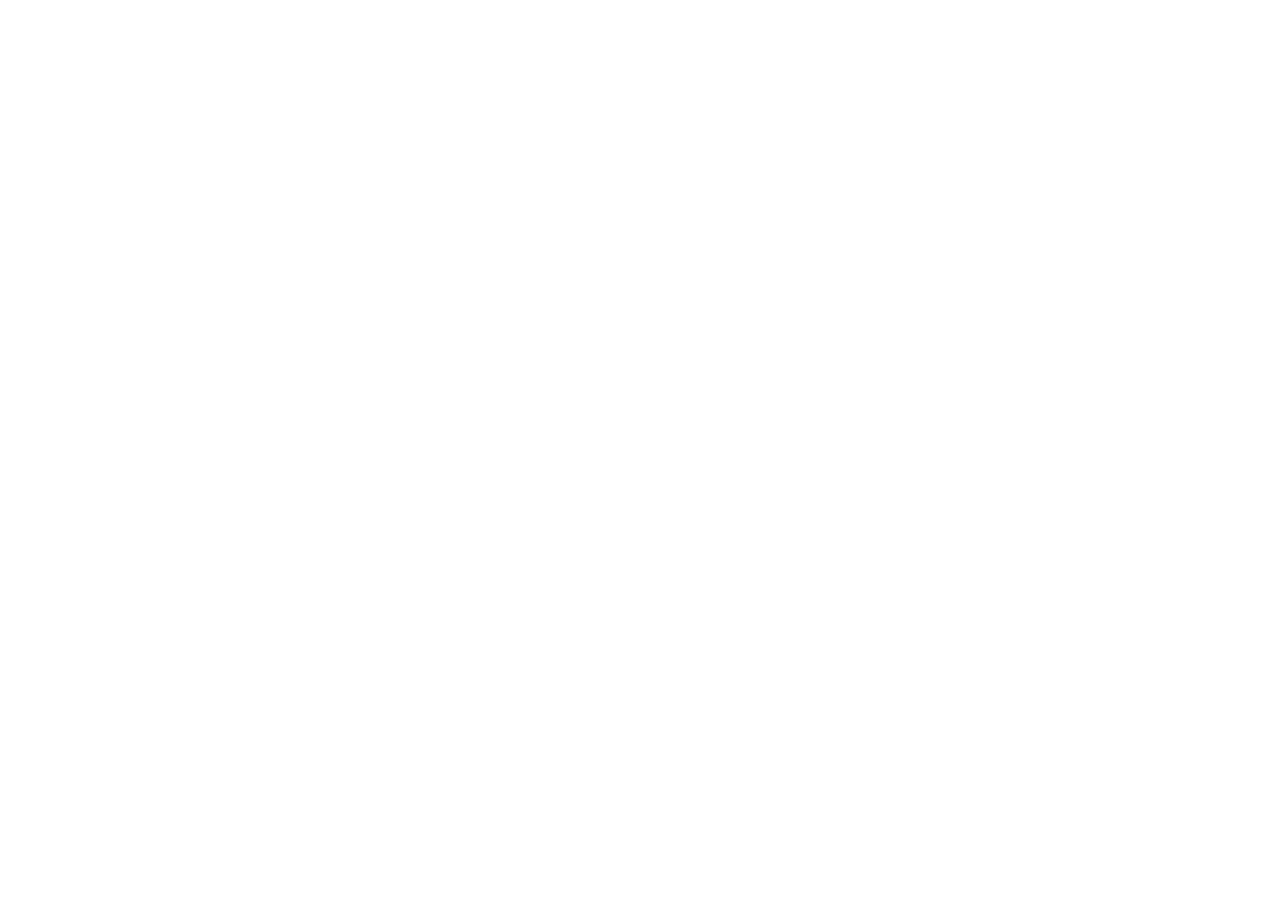
==== commit ea717784: "Add files via upload" ====
--- a/index.html
+++ b/index.html
@@ -1,408 +1,18 @@
-<!DOCTYPE html>
-<html lang="zh-cn">
-
-<head>
-    <meta charset="utf-8">
-    <meta http-equiv="X-UA-Compatible" content="IE=edge,chrome=1">
-    <meta name="viewport" content="width=device-width, initial-scale=1.0, maximum-scale=1.0, minimum-scale=1.0, user-scalable=no"
-    />
-    <meta name="apple-mobile-web-app-status-bar-style" content="black" />
-    <meta name="format-detection" content="email=no" />
-    <meta name="apple-mobile-web-app-capable" content="yes" />
-    <meta name="format-detection" content="telephone=no" />
-    <meta name="renderer" content="webkit">
-    <meta name="apple-mobile-web-app-status-bar-style" content="black">
-    <meta name="apple-mobile-web-app-title" content="Amaze UI" />
-    <meta http-equiv="Cache-Control" content="no-cache, no-store, must-revalidate" />
-    <meta http-equiv="Pragma" content="no-cache" />
-    <meta http-equiv="Expires" content="0" />
-    <title>[简历]张大侠-前端开发工程师/杭州</title>
-    <link rel="shortcut icon" href="assets/images/favicon.ico" type="image/x-icon">
-    <link rel="stylesheet" href="assets/css/typo.css">
-    <link rel="stylesheet" href="assets/css/font-awesome.min.css">
-    <link rel="stylesheet" href="assets/css/index.css">
-    <script>
-        function loading() {
-            document.getElementsByClassName('avatar')[0].style.display = 'block';
-            document.getElementsByClassName('loading')[0].style.display = 'none';
-        }
-    </script>
-</head>
-
-<body>
-
-    <header class="header"></header>
-
-    <article class="container">
-        <section class="side" id="side">
-
-            <!-- 左栏固定开关，记得及时删除这段代码 Start-->
-            <label class="switch" style="display: none;" onchange="switchFixed()">
-                <script type="text/javaScript">
-                    function switchFixed(){
-                        var value = document.getElementById('side').style.position === 'fixed' ? 'absolute' : 'fixed';
-                        document.getElementById('side').style.position = value;
-                    }
-                </script>
-                <input id="cb" type="checkbox">
-                <span class="slider round"></span>
-            </label>
-            <style>
-                @media (min-width: 	750px){
-                    .switch{position:relative;display:inline-block!important;width:60px;height:34px;}
-                    .switch input{display:none;}
-                    .slider{position:absolute;cursor:pointer;top:0;left:0;right:0;bottom:0;background-color:#ccc;-webkit-transition:.4s;transition:.4s;}
-                    .slider:before{position:absolute;content:"";height:26px;width:26px;left:4px;bottom:4px;background-color:white;-webkit-transition:.4s;transition:.4s;}
-                    input:checked + .slider{background-color:#1abc9c;}
-                    input:focus + .slider{box-shadow:0 0 1px #1abc9c;}
-                    input:checked + .slider:before{-webkit-transform:translateX(26px);-ms-transform:translateX(26px);transform:translateX(26px);}.slider.round{border-radius:34px;}
-                    .slider.round:before{border-radius:50%;}
-                }
-            </style>
-            <!-- 左侧固定开关，记得及时删除这段代码 End-->
-
-            <!-- 个人肖像 -->
-            <section class="me">
-                <section class="portrait">
-                    <div class="loading">
-                        <span></span>
-                        <span></span>
-                        <span></span>
-                        <span></span>
-                        <span></span>
-                    </div>
-                    <!-- 头像照片 -->
-                    <img class="avatar" src="assets/images/avatar.jpg" onload="loading()">
-                </section>
-
-                <h1 class="name">张大侠</h1>
-                <h4 class="info-job">前端开发工程师 / 杭州</h4>
-
-            </section>
-
-            <!-- 基本信息 -->
-            <section class="profile info-unit">
-                <h2>
-                    <i class="fa fa-user" aria-hidden="true"></i>基本信息</h2>
-                <hr/>
-                <ul>
-                    <li>
-                        <label>个人信息</label>
-                        <span>张大侠 / 男 / 24岁</span>
-                    </li>
-                    <li>
-                        <label>英语水平</label>
-                        <span>CET-6</span>
-                    </li>
-                    <li>
-                        <label>计算机水平</label>
-                        <span>软考中级</span>
-                    </li>
-                </ul>
-            </section>
-
-            <!-- 联系方式 -->
-            <section class="contact info-unit">
-                <h2>
-                    <i class="fa fa-phone" aria-hidden="true"></i>联系方式</h2>
-                <hr/>
-                <ul>
-                    <li>
-                        <label>手机</label>
-                        <a href="tel:15168285219" target="_blank">151-6828-5219</a>
-                    </li>
-                    <li>
-                        <label>邮箱</label>
-                        <a href="mailto:ze.zh@hotmail.com" target="_blank">ze.zh@hotmail.com</a>
-                    </li>
-                    <li>
-                        <label>个人主页</label>
-                        <a href="http://0b11111110.com/" target="_blank">0b11111110.com/</a>
-                    </li>
-                    <li>
-                        <label>Github</label>
-                        <a href="https://github.com/0b11111110" target="_blank">github.com/0b11111110</a>
-                    </li>
-                </ul>
-            </section>
-
-            <!-- 技能点 -->
-            <section class="skill info-unit">
-                <h2>
-                    <i class="fa fa-code" aria-hidden="true"></i>技能点</h2>
-                <hr/>
-                <ul>
-                    <li>
-                        <label>HTML</label>
-                        <progress value="90" max="100"></progress>
-                    </li>
-                    <li>
-                        <label>CSS</label>
-                        <progress value="85" max="100"></progress>
-                    </li>
-                    <li>
-                        <label>JavaScript</label>
-                        <progress value="85" max="100"></progress>
-                    </li>
-                    <li>
-                        <label>React</label>
-                        <progress value="85" max="100"></progress>
-                    </li>
-                    <li>
-                        <label>Node.js</label>
-                        <progress value="70" max="100"></progress>
-                    </li>
-                    <li>
-                        <label>小程序</label>
-                        <progress value="70" max="100"></progress>
-                    </li>
-                </ul>
-            </section>
-
-            <section class="qrcode info-unit">
-                <h2><i class="fa fa-qrcode" aria-hidden="true"></i>二维码</h2>
-                <hr/>
-                <img src="https://github.com/if2er/FeZaoDuKe-Collection/blob/master/ifeees.jpg?raw=true" style="width: 100%;" alt="">
-            </section>
-
-            <!-- 技术栈 -->
-            <!-- <div class="stack info-unit">
-                    <h2><i class="fa fa-code" aria-hidden="true"></i>其他</h2>
-                    <hr/>
-                    <ul>
-                        <li>
-                            <label>前端</label>
-                            <span>React、jQuery、微信小程序、Bootstrap、SASS、LESS</span>
-                        </li>
-                        <li>
-                            <label>后端</label>
-                            <span>Node.js、MySQL、MongoDB、WordPress、ThinkPHP</span>
-                        </li>
-                        <li>
-                            <label>其他</label>
-                            <span>Git、SVN、Markdown</span>
-                        </li>
-                    </ul>
-                </div> -->
-        </section>
-
-        <section class="main">
-
-            <!-- 教育经历 -->
-            <section class="edu info-unit">
-                <h2>
-                    <i class="fa fa-graduation-cap" aria-hidden="true"></i>教育经历</h2>
-                <hr/>
-                <ul>
-                    <li>
-                        <h3>
-                            <span>XXXX大学 - XXX专业（硕士）</span>
-                            <time>201X.9-201X.7</time>
-                        </h3>
-                        <p>专业排名
-                            <mark>X/XX</mark>，期间发表国际会议英文摘要X篇，国内核心期刊文章X篇（其中第一作者X篇），获XXX，XXX2次，XXX2次。(此处根据自身情况填写，可以突出自己的亮点，或者跟求职目标相关的内容)</p>
-                    </li>
-                    <li>
-                        <h3>
-                            <span>XXXX大学 - XXX专业（本科）</span>
-                            <time>201X.9-201X.7</time>
-                        </h3>
-                        <p>专业排名
-                            <mark>X/XX</mark>，期间发表国内核心期刊文章X篇，三等奖学金X次。</p>
-                    </li>
-                </ul>
-            </section>
-
-            <!-- 工作经历 -->
-            <section class="work info-unit">
-                <h2>
-                    <i class="fa fa-shopping-bag" aria-hidden="true"></i>工作经历</h2>
-                <hr/>
-                <ul>
-                    <li>
-                        <h3>
-                            <span>[经历1]XX公司－前端开发工程师（实习）</span>
-                            <time>2016.X 至 2017.X</time>
-                        </h3>
-                        <ul class="info-content">
-                            <li>深度参与XX项目迭代XX的前端开发工作，独立承担并完成XX、XX、XXXX等功能点的开发，主要维护并修复XX、XX、XX等功能点bug若干。项目采用技术栈
-                                <mark>React+React Router+Node.js+SASS</mark>，实现
-                                <mark>前后端完全分离</mark>。</li>
-                            <li>配合UI和后端，根据产品需求提供H5页面嵌入到后台模板，要求
-                                <mark>移动端显示正常</mark>。</li>
-                            <li>主要参与XXXXXXX的静态页面开发工作，要求
-                                <mark>在支付宝环境下完全兼容</mark>。</li>
-                        </ul>
-                    </li>
-                    <li>
-                        <h3>
-                            <span>[经历2]XX－前端开发工程师（实习）</span>
-                            <time>20XX.10-20XX.7</time>
-                        </h3>
-                        <ul class="info-content">
-                            <li>深度参与公司主线产品「XXXX」的前端开发工作，完成帖子快捷回复、
-                                <mark>全站图片懒加载</mark>、活动banner、帖子管理（使用Yii框架）等功能。项目采用技术栈phpWind+NAMP。
-                                <a href="http://itsay.tech/162/" target="_blank">
-                                    <i class="fa fa-link" aria-hidden="true"></i>博客文章</a>。</li>
-                            <li>主要参与公司产品「XXXX」的前端开发工作，实现接入微博、微信、QQ等
-                                <mark>第三方账号登录</mark>等功能。项目采用技术栈WordPress+NAMP。</li>
-                            <li>活动页面的开发（七夕活动、抽奖活动以及承接外包页面）。</li>
-                            <li>论坛
-                                <mark>图片增量备份</mark>（CentOS+vsftpd+crontab）
-                                <a href="#" target="_blank">
-                                    <i class="fa fa-link" aria-hidden="true"></i>博客文章</a>。</li>
-                        </ul>
-                    </li>
-                </ul>
-            </section>
-
-            <!-- 项目经验 -->
-            <section class="project info-unit">
-                <h2>
-                    <i class="fa fa-terminal" aria-hidden="true"></i>个人项目</h2>
-                <hr/>
-                <ul>
-                    <li>
-                        <h3>
-                            <span>[项目1]医学科学数据管理与共享平台</span>
-                            <span class="link">
-                                <a href="#" target="_blank">Demo</a>
-                            </span>
-                            <time>201X.X-201X.X</time>
-                        </h3>
-                        <ul class="info-content">
-                            <li>技术栈：ThinkPHP+MongoDB+Axure</li>
-                            <li>
-                                <i class="fa fa-paper-plane-o" aria-hidden="true"></i>
-                                [目标]实现多类型多来源医学科学数据的提交、管理和共享
-                                <br/>
-                                <i class="fa fa-users" aria-hidden="true"></i>
-                                [团队]同 2 位同专业同学一起
-                                <br/>
-                                <i class="fa fa-bars" aria-hidden="true"></i>
-                                [贡献]完成从
-                                <mark>“调研-设计-实现-文档”</mark>等工作，主要负责系统原型、功能框架及数据提交流程、元数据及源数据的管理与共享方案的设计以及系统开发等工作
-                                <br/>
-                                <i class="fa fa-thumbs-o-up" aria-hidden="true"></i>
-                                [效果]作品最终取得第三届共享杯国家级竞赛“一等奖” （2/2000）</li>
-                        </ul>
-                    </li>
-                    <li>
-                        <h3>
-                            <span>[项目2]肿瘤流行病数据可视化</span>
-                            <span class="link">
-                                <a href="#" target="_blank">Demo</a>
-                            </span>
-                            <time>201X.X-201X.X</time>
-                        </h3>
-                        <ul class="info-content">
-                            <li>技术栈：HTML 5+D3.js+ECharts+MySQL</li>
-                            <li>
-                                <i class="fa fa-paper-plane-o" aria-hidden="true"></i>
-                                [目标]实现常见肿瘤流行病数据多维度可视化展示、数据透视及分析
-                                <br/>
-                                <i class="fa fa-users" aria-hidden="true"></i>
-                                [团队]与 1 位同学
-                                <br/>
-                                <i class="fa fa-bars" aria-hidden="true"></i>
-                                [贡献]分析项目需求，清洗并整理相关数据(扩展第三方知识组织系统和 Google trends 数据)，并用
-                                <mark>D3.js</mark> 和
-                                <mark>ECharts</mark> 进行图形化展示以及实现简易自动分析 功能
-                                <br/>
-                                <i class="fa fa-thumbs-o-up" aria-hidden="true"></i>
-                                [效果]作品取得第二届共享杯国家级竞赛“特等奖”(1/1500)
-                            </li>
-                        </ul>
-                    </li>
-                    <li>
-                        <h3>
-                            <span>[项目3]肿瘤流行病数据可视化</span>
-                            <span class="link">
-                                <a href="#" target="_blank">Demo</a>
-                            </span>
-                            <time>201X.X-201X.X</time>
-                        </h3>
-                        <ul class="info-content">
-                            <li>技术栈：HTML 5+D3.js+ECharts+MySQL</li>
-                            <li>
-                                <i class="fa fa-paper-plane-o" aria-hidden="true"></i>
-                                [目标]实现常见肿瘤流行病数据多维度可视化展示、数据透视及分析
-                                <br/>
-                                <i class="fa fa-users" aria-hidden="true"></i>
-                                [团队]与 1 位同学
-                                <br/>
-                                <i class="fa fa-bars" aria-hidden="true"></i>
-                                [贡献]分析项目需求，清洗并整理相关数据(扩展第三方知识组织系统和 Google trends 数据)，并用
-                                <mark>D3.js</mark> 和
-                                <mark>ECharts</mark> 进行图形化展示以及实现简易自动分析功能
-                                <br/>
-                                <i class="fa fa-thumbs-o-up" aria-hidden="true"></i>
-                                [效果]作品取得第二届共享杯国家级竞赛“特等奖”(1/1500)
-                            </li>
-                        </ul>
-                    </li>
-                    <li>
-                        <h3>
-                            <span>[项目4]肿瘤流行病数据可视化</span>
-                            <span class="link">
-                                <a href="#" target="_blank">Demo</a>
-                            </span>
-                            <time>201X.X-201X.X</time>
-                        </h3>
-                        <ul class="info-content">
-                            <li>技术栈：HTML 5+D3.js+ECharts+MySQL</li>
-                            <li>
-                                <i class="fa fa-paper-plane-o" aria-hidden="true"></i>
-                                [目标]实现常见肿瘤流行病数据多维度可视化展示、数据透视及分析
-                                <br/>
-                                <i class="fa fa-users" aria-hidden="true"></i>
-                                [团队]与 1 位
-                                <br/>
-                                <i class="fa fa-bars" aria-hidden="true"></i>
-                                [贡献]分析项目需求，清洗并整理相关数据(扩展第三方知识组织系统和 Google trends 数据)，并用
-                                <mark>D3.js</mark> 和
-                                <mark>ECharts</mark> 进行图形化展示以及实现简易自动分析 功能
-                                <br/>
-                                <i class="fa fa-thumbs-o-up" aria-hidden="true"></i>
-                                [效果]作品取得第二届共享杯国家级竞赛“特等奖”(1/1500)
-                            </li>
-                        </ul>
-                    </li>
-
-                </ul>
-            </section>
-
-            <!-- 自我评价 -->
-            <section class="work info-unit">
-                <h2>
-                    <i class="fa fa-pencil" aria-hidden="true"></i>自我评价/期望</h2>
-                <hr/>
-                <p>[此处如果有一些能够量化的、且比较个性的指标会有加分，比如喜爱跑步坚持夜跑200小时或者200km等]
-                    <span class="mark-txt">“多静多思考，反省不张扬”</span>是我给自己总结的“十字箴言”，鞭策自己做人既不能以己度人，也不以人观己，要脚踏实地做事，坚持自己的梦想和本心。</p>
-            </section>
-        </section>
-    </article>
-
-
-
-    <footer class="footer">
-        <p>© 2017 张大侠.文档最后更新时间为
-            <time>2018年06月20日</time>.</p>
-    </footer>
-
-    <!-- 侧栏 -->
-    <aside>
-        <ul>
-            <li>
-                <a href="https://gitee.com/itsay/resume" target="_blank">源代码</a>
-            </li>
-            <li>
-                <a href="http://if2er.com/" target="_blank">Blog</a>
-            </li>
-        </ul>
-    </aside>
-
-    <script src="./assets/js/index.js"></script>
-</body>
-
+<!DOCTYPE html>
+<html>
+    <head>
+        <meta charset="utf-8">
+        <title></title>
+        <style media="screen">
+            * {
+                margin: 0;
+                padding: 0;
+            }
+        </style>
+    </head>
+    <body>
+    </body>
+    <script type="text/javascript">
+        window.location.href="http://www.cnblogs.com/yppah";
+    </script>
 </html>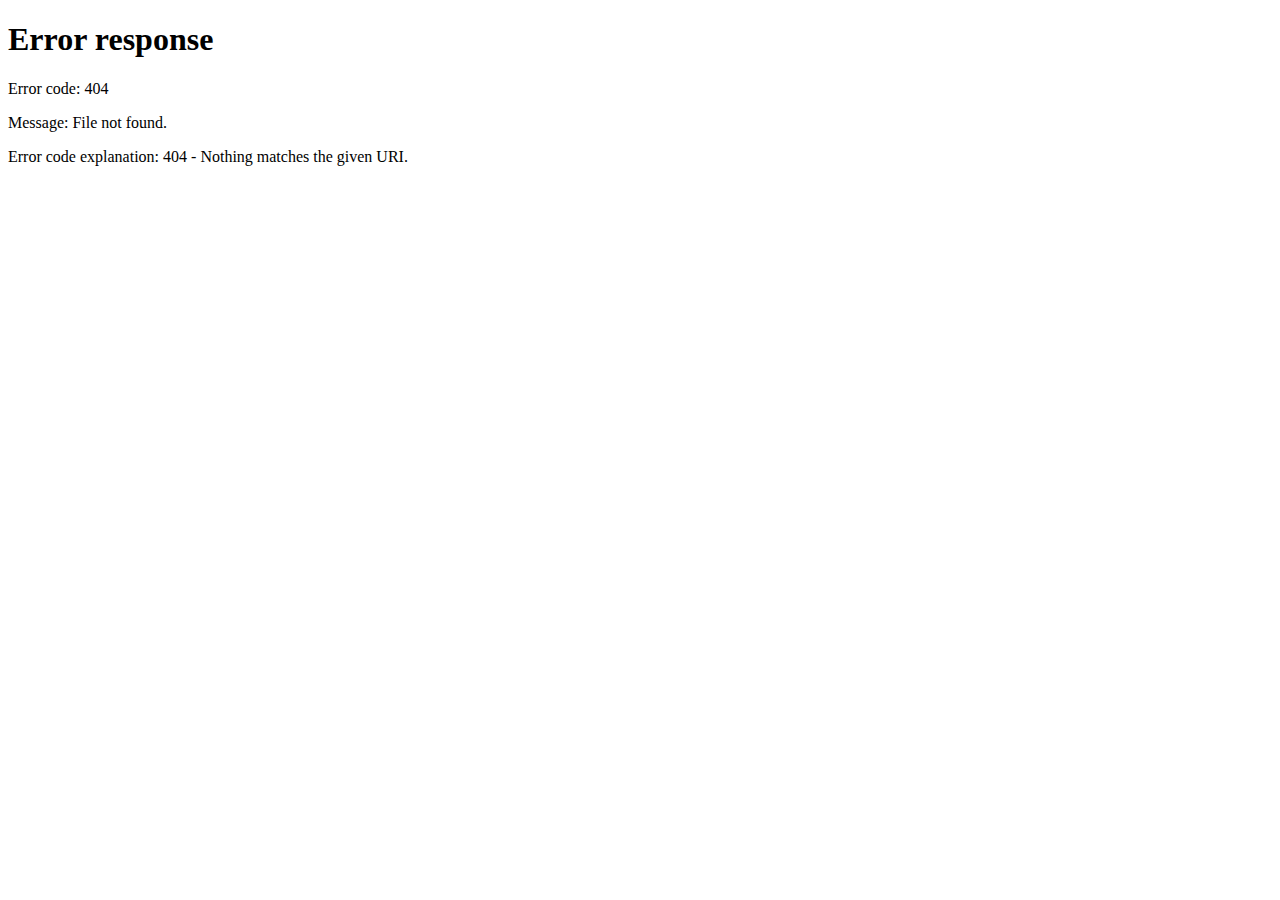
==== commit dc06f62a: "Add files via upload" ====
--- a/index.html
+++ b/index.html
@@ -13,6 +13,7 @@
     <body>
     </body>
     <script type="text/javascript">
-        window.location.href="http://www.cnblogs.com/yppah";
+        // window.location.href="https://yppah.cnblogs.com/"  <!-- 这里替换为你想要跳转的网页 -->
+        window.location.href="./home.html"
     </script>
-</html>+</html>
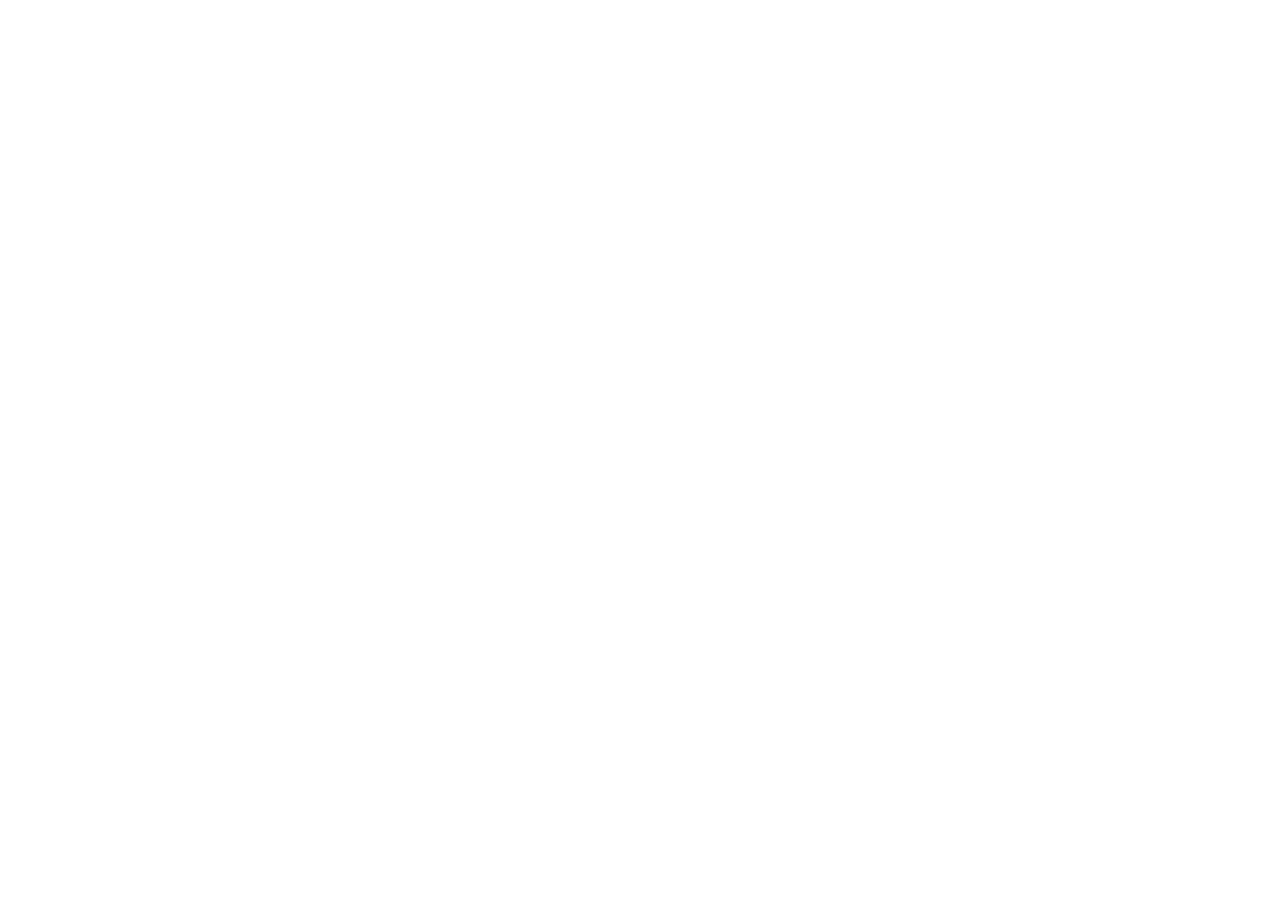
==== commit 7afd982d: "Update index.html" ====
--- a/index.html
+++ b/index.html
@@ -13,7 +13,6 @@
     <body>
     </body>
     <script type="text/javascript">
-        // window.location.href="https://yppah.cnblogs.com/"  <!-- 这里替换为你想要跳转的网页 -->
-        window.location.href="./home.html"
+        window.location.href="http://yub4by.gitee.io"
     </script>
 </html>
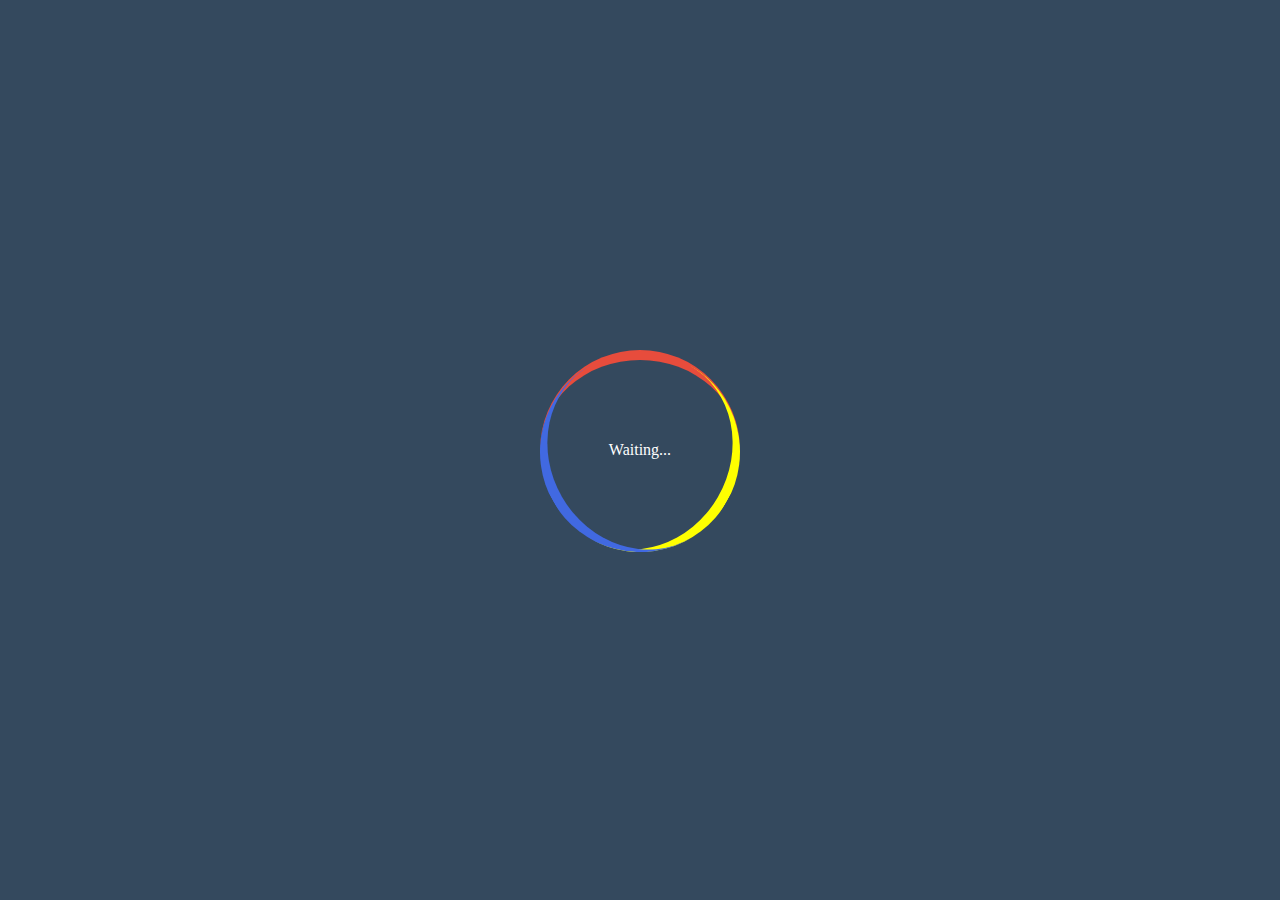
==== commit b216e316: "Update index.html" ====
--- a/index.html
+++ b/index.html
@@ -8,11 +8,78 @@
                 margin: 0;
                 padding: 0;
             }
+            body {
+							margin: 0;
+							padding: 0;
+							background: #34495e;
+							height: 100vh;
+							display: flex;
+							align-items: center;
+							justify-content: center;
+						}
+						
+						.loading {
+							width: 200px;
+							height: 200px;
+							border-top: 10px solid #e74c3c;
+							border-radius: 50%;
+							box-sizing: border-box;
+							position: relative;
+							animation: a1 2s linear infinite;
+						}
+						
+						.loading::before, .loading::after {
+							content: '';
+							width: 200px;
+							height: 200px;
+							box-sizing: border-box;
+							border-radius: 50%;
+							/* background-color: #E74C3C; */
+							position: absolute;
+							left: 0px;
+							top: -8px;
+						}
+						
+						.loading::before {
+							border-top: 10px solid yellow;
+							transform: rotate(120deg);
+						}
+						
+						.loading::after {
+							border-top: 10px solid royalblue;
+							transform: rotate(240deg);
+						}
+						
+						.loading span {
+							position: absolute;
+							text-align: center;
+							color: #fff;
+							width: 200px;
+							height: 200px;
+							line-height: 180px;
+							animation: a2 2s linear infinite;
+						}
+						
+						@keyframes a1{
+							to{
+								transform: rotate(360deg);
+							}
+						}
+						
+						@keyframes a2{
+							to{
+								transform: rotate(-360deg);
+							}
+						}
+
         </style>
     </head>
     <body>
+    	<div class="loading">
+				<span>Waiting...</span>
+			</div>
     </body>
     <script type="text/javascript">
-        window.location.href="http://yub4by.gitee.io"
+    		setTimeout("window.location.href='http://yub4by.gitee.io'", 1500)
     </script>
 </html>
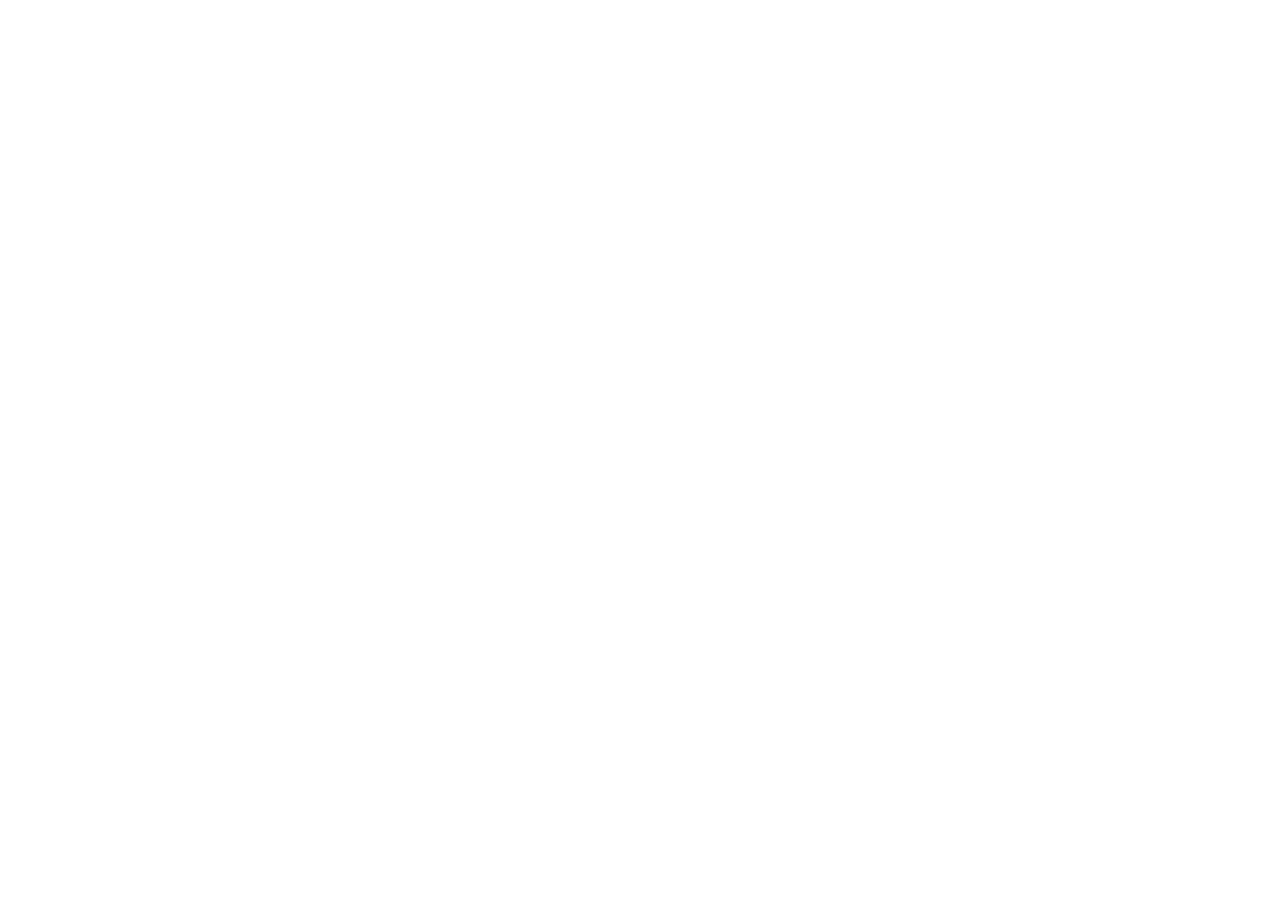
==== commit c431e851: "Update index.html" ====
--- a/index.html
+++ b/index.html
@@ -8,78 +8,11 @@
                 margin: 0;
                 padding: 0;
             }
-            body {
-							margin: 0;
-							padding: 0;
-							background: #34495e;
-							height: 100vh;
-							display: flex;
-							align-items: center;
-							justify-content: center;
-						}
-						
-						.loading {
-							width: 200px;
-							height: 200px;
-							border-top: 10px solid #e74c3c;
-							border-radius: 50%;
-							box-sizing: border-box;
-							position: relative;
-							animation: a1 2s linear infinite;
-						}
-						
-						.loading::before, .loading::after {
-							content: '';
-							width: 200px;
-							height: 200px;
-							box-sizing: border-box;
-							border-radius: 50%;
-							/* background-color: #E74C3C; */
-							position: absolute;
-							left: 0px;
-							top: -8px;
-						}
-						
-						.loading::before {
-							border-top: 10px solid yellow;
-							transform: rotate(120deg);
-						}
-						
-						.loading::after {
-							border-top: 10px solid royalblue;
-							transform: rotate(240deg);
-						}
-						
-						.loading span {
-							position: absolute;
-							text-align: center;
-							color: #fff;
-							width: 200px;
-							height: 200px;
-							line-height: 180px;
-							animation: a2 2s linear infinite;
-						}
-						
-						@keyframes a1{
-							to{
-								transform: rotate(360deg);
-							}
-						}
-						
-						@keyframes a2{
-							to{
-								transform: rotate(-360deg);
-							}
-						}
-
         </style>
     </head>
     <body>
-    	<div class="loading">
-				<span>Waiting...</span>
-			</div>
     </body>
     <script type="text/javascript">
-    		setTimeout("window.location.href='http://yub4by.gitee.io'", 1500)
+	    window.location.href="http://yub4by.gitee.io"
     </script>
 </html>
